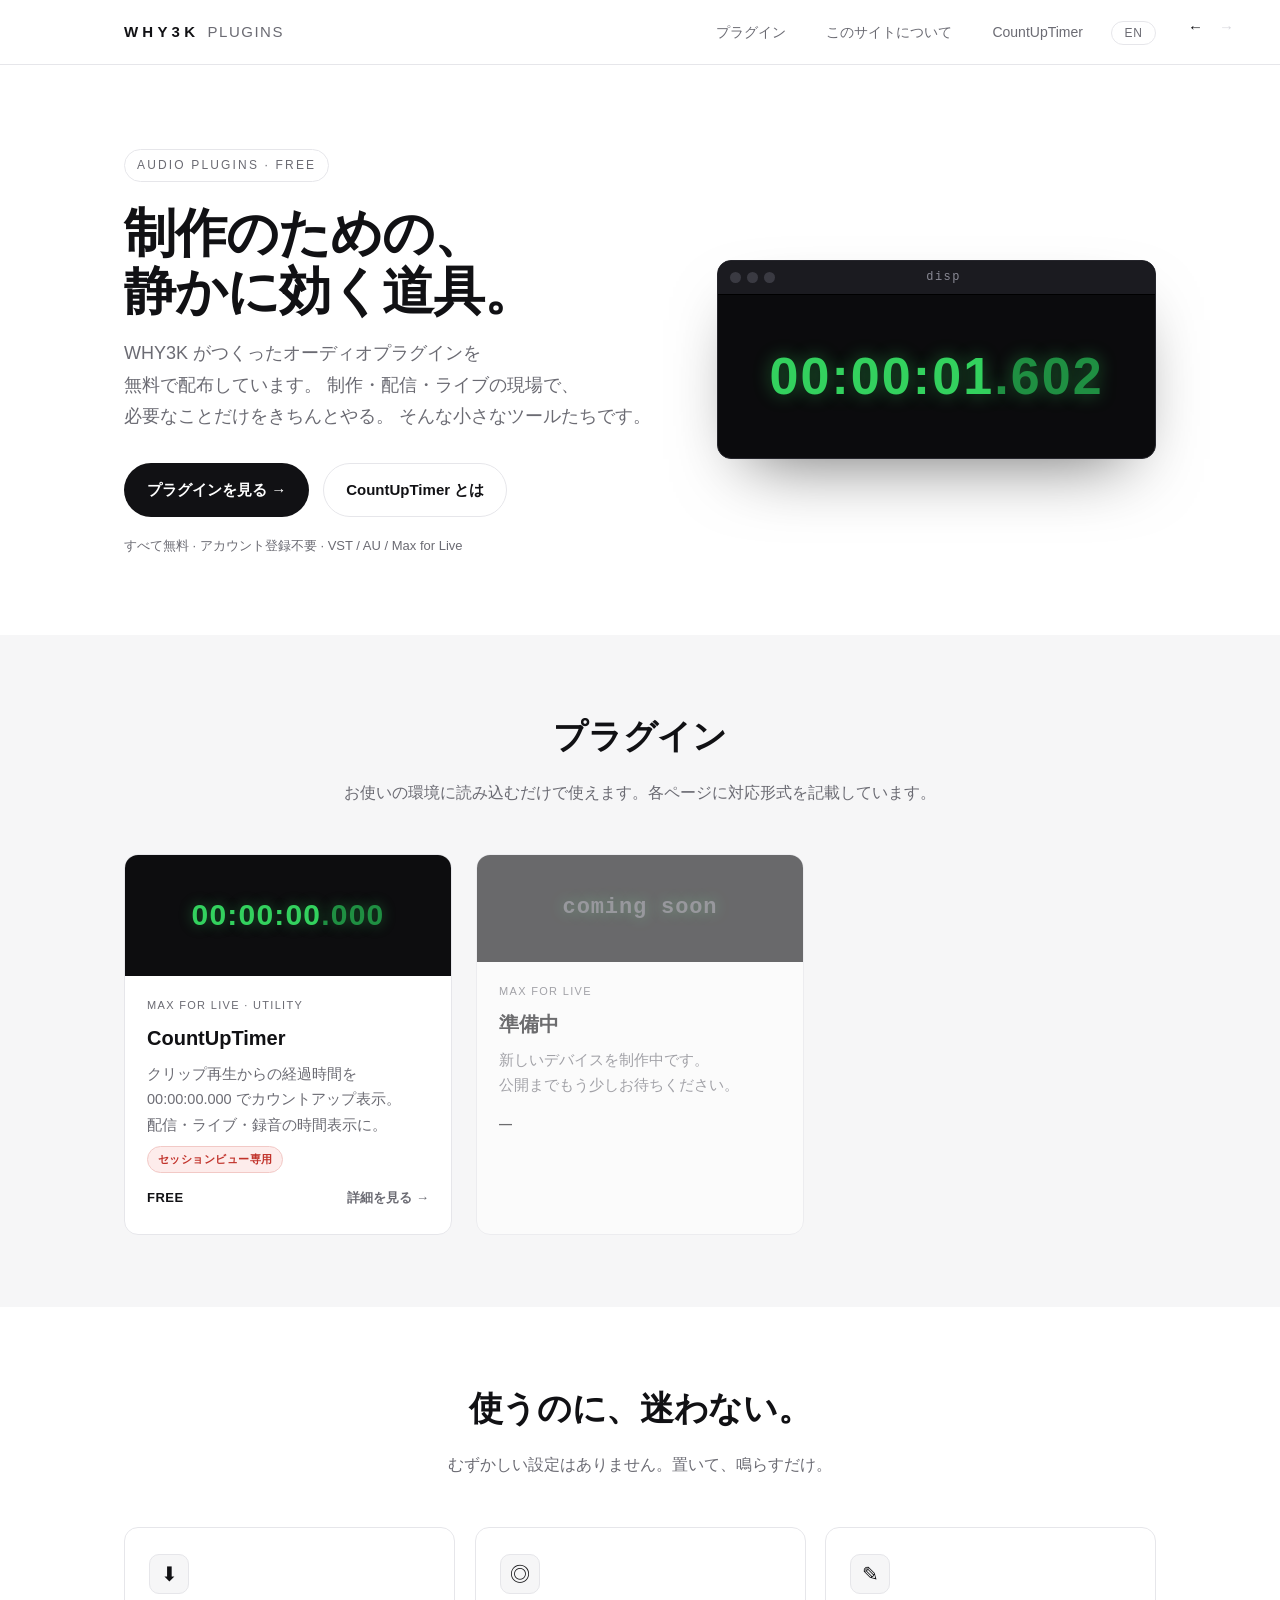
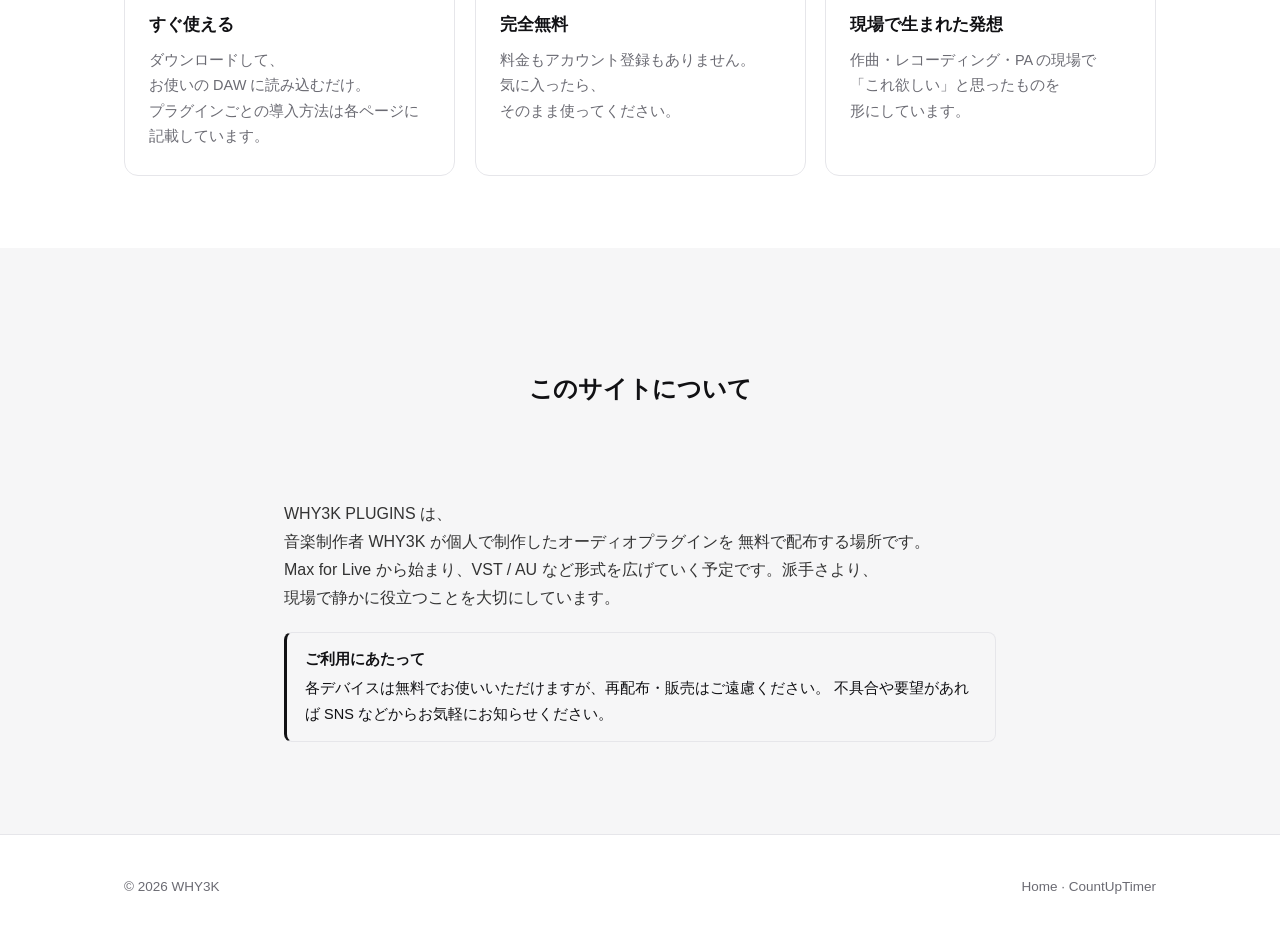
==== index.html @ 380b45b3 "パンくずの左padding復活＋注意ボックス/ヒーロー文の文節改行を手調整 Co-Authored-By: Claude Fable 5 <noreply@anthropic.com> Claude-" ====
<!doctype html>
<html lang="ja">
<head>
<meta charset="utf-8">
<meta name="viewport" content="width=device-width, initial-scale=1">
<title>WHY3K PLUGINS — オーディオプラグイン配布</title>
<meta name="description" content="WHY3K が制作したオーディオプラグイン（VST / AU / Max for Live など）を無料で配布しています。音楽制作のためのシンプルで実用的なツール。">
<link rel="canonical" href="https://why3k.github.io/why3k-plugins/">
<link rel="alternate" hreflang="ja" href="https://why3k.github.io/why3k-plugins/">
<link rel="alternate" hreflang="en" href="https://why3k.github.io/why3k-plugins/index.en.html">
<meta property="og:type" content="website">
<meta property="og:site_name" content="WHY3K PLUGINS">
<meta property="og:title" content="WHY3K PLUGINS — オーディオプラグイン配布">
<meta property="og:description" content="WHY3K が制作したオーディオプラグインを無料で配布。制作・配信・ライブの現場で静かに効く小さな道具たち。">
<meta property="og:url" content="https://why3k.github.io/why3k-plugins/">
<meta property="og:image" content="https://why3k.github.io/why3k-plugins/assets/og.png">
<meta name="twitter:card" content="summary_large_image">
<link rel="icon" type="image/svg+xml" href="assets/favicon.svg">
<link rel="stylesheet" href="assets/style.css?v=20260709e">
</head>
<body>

<header class="site-header">
  <div class="wrap">
    <a class="logo" href="index.html">WHY3K <span>PLUGINS</span></a>
    <nav class="nav">
      <a href="#plugins">プラグイン</a>
      <a href="#about">このサイトについて</a>
      <a href="countuptimer.html">CountUpTimer</a>
      <a class="lang-switch" href="index.en.html" lang="en" hreflang="en">EN</a>
    </nav>
    <div class="hist">
      <button class="hb" id="histBack" aria-label="前のページへ" disabled>←</button>
      <button class="hb" id="histFwd" aria-label="次のページへ" disabled>→</button>
    </div>
  </div>
</header>



<!-- ===== ヒーロー ===== -->
<section class="hero">
  <div class="wrap hero-grid">
    <div class="stagger">
      <span class="eyebrow">Audio Plugins · Free</span>
      <h1>制作のための、<br>静かに効く道具。</h1>
      <p class="lead">
        <span class="nb">WHY3K がつくった</span><span class="nb">オーディオプラグインを</span><span class="nb">無料で配布しています。</span>
        <span class="nb">制作・配信・ライブの現場で、</span><span class="nb">必要なことだけをきちんとやる。</span>
        <span class="nb">そんな小さなツールたちです。</span>
      </p>
      <div class="hero-cta">
        <a class="btn btn-primary" href="#plugins">プラグインを見る →</a>
        <a class="btn btn-ghost" href="countuptimer.html">CountUpTimer とは</a>
      </div>
      <p class="hero-meta">すべて無料 · アカウント登録不要 · VST / AU / Max for Live</p>
    </div>

    <div class="device reveal" data-reveal="right" aria-hidden="true">
      <div class="titlebar">
        <span class="dots"><i></i><i></i><i></i></span>
        <span class="win-title">disp</span>
      </div>
      <div class="readout" data-countup>00:00:00<span class="ms">.000</span></div>
    </div>
  </div>
</section>

<!-- ===== プラグイン一覧 ===== -->
<section id="plugins" class="section-soft">
  <div class="wrap">
    <div class="section-head reveal">
      <h2>プラグイン</h2>
      <p><span class="nb">お使いの環境に読み込むだけで使えます。</span><span class="nb">各ページに対応形式を記載しています。</span></p>
    </div>

    <div class="plugin-grid stagger">
      <!-- CountUpTimer -->
      <a class="plugin-card" href="countuptimer.html">
        <div class="thumb">
          <div class="readout">00:00:00<span class="ms">.000</span></div>
        </div>
        <div class="body">
          <div class="tag">Max for Live · Utility</div>
          <h3>CountUpTimer</h3>
          <p><span class="nb">クリップ再生からの経過時間を</span> <span class="nb">00:00:00.000 で</span><span class="nb">カウントアップ表示。</span><span class="nb">配信・ライブ・録音の</span><span class="nb">時間表示に。</span></p>
          <p style="margin:-6px 0 14px;"><span class="badge-warn">セッションビュー専用</span></p>
          <div class="foot">
            <span class="price">FREE</span>
            <span class="arrow">詳細を見る →</span>
          </div>
        </div>
      </a>

      <!-- 今後追加される枠 -->
      <div class="plugin-card" style="opacity:.6; cursor:default;">
        <div class="thumb" style="display:grid; place-items:center; min-height:104px;">
          <div class="readout" style="font-size:22px; color:#5a5a63; font-family:var(--mono);">coming&nbsp;soon</div>
        </div>
        <div class="body">
          <div class="tag">Max for Live</div>
          <h3>準備中</h3>
          <p><span class="nb">新しいデバイスを制作中です。</span><span class="nb">公開までもう少しお待ちください。</span></p>
          <div class="foot">
            <span class="price">—</span>
            <span class="arrow">&nbsp;</span>
          </div>
        </div>
      </div>
    </div>
  </div>
</section>

<!-- ===== 特徴 ===== -->
<section>
  <div class="wrap">
    <div class="section-head reveal">
      <h2>使うのに、迷わない。</h2>
      <p>むずかしい設定はありません。置いて、鳴らすだけ。</p>
    </div>
    <div class="features stagger">
      <div class="card">
        <div class="ico">⬇︎</div>
        <h3>すぐ使える</h3>
        <p><span class="nb">ダウンロードして、</span><span class="nb">お使いの DAW に読み込むだけ。</span><span class="nb">プラグインごとの導入方法は各ページに記載しています。</span></p>
      </div>
      <div class="card">
        <div class="ico">◎</div>
        <h3>完全無料</h3>
        <p><span class="nb">料金もアカウント登録もありません。</span><span class="nb">気に入ったら、</span><span class="nb">そのまま使ってください。</span></p>
      </div>
      <div class="card">
        <div class="ico">✎</div>
        <h3>現場で生まれた発想</h3>
        <p>作曲・レコーディング・PA の現場で「これ欲しい」と思ったものを形にしています。</p>
      </div>
    </div>
  </div>
</section>

<!-- ===== このサイトについて ===== -->
<section id="about" class="section-soft">
  <div class="wrap doc stagger">
    <div class="section-head">
      <h2>このサイトについて</h2>
      <p>&nbsp;</p>
    </div>
    <p><span class="nb">WHY3K PLUGINS は、</span><span class="nb">音楽制作者 WHY3K が個人で制作したオーディオプラグインを 無料で配布する場所です。</span><span class="nb">Max for Live から始まり、</span><span class="nb">VST / AU など形式を広げていく予定です。</span><span class="nb"> 派手さより、</span><span class="nb">現場で静かに役立つことを大切にしています。</span></p>
    <div class="note">
      <strong>ご利用にあたって</strong>
      各デバイスは無料でお使いいただけますが、再配布・販売はご遠慮ください。
      不具合や要望があれば SNS などからお気軽にお知らせください。
    </div>
  </div>
</section>

<footer class="site-footer">
  <div class="wrap">
    <span>© <span id="yr"></span> WHY3K</span>
    <span><a href="index.html">Home</a> · <a href="countuptimer.html">CountUpTimer</a></span>
  </div>
</footer>

<script>document.getElementById('yr').textContent = new Date().getFullYear();</script>
<script src="assets/scroll.js?v=20260709e" defer></script>
</body>
</html>
---- assets/style.css ----
/* =========================================================
   WHY3K PLUGINS — 共通スタイル
   世界観カラー：白  / ミニマル・余白基調
   ========================================================= */

:root {
  --bg:        #ffffff;
  --bg-soft:   #f6f6f7;
  --bg-dark:   #0d0d0f;
  --ink:       #111114;
  --ink-soft:  #6b6b73;
  --line:      #e6e6ea;
  --accent:    #111114;   /* ボタン等の主色（モノクロ） */
  --accent-ink:#ffffff;
  --radius:    14px;
  --maxw:      1080px;
  --mono: "SFMono-Regular", ui-monospace, "SF Mono", Menlo, Consolas, monospace;
  --sans: -apple-system, BlinkMacSystemFont, "Helvetica Neue", "Hiragino Kaku Gothic ProN",
          "Hiragino Sans", "Yu Gothic", Meiryo, sans-serif;
}

* { box-sizing: border-box; -webkit-tap-highlight-color: transparent; }

html { scroll-behavior: smooth; }

/* タップ/クリック時の青い矩形ハイライトを廃止し、
   キーボード操作時のみ上品なフォーカスリングを出す */
:focus { outline: none; }
:focus-visible {
  outline: 2px solid rgba(17,17,20,.4);
  outline-offset: 3px;
  border-radius: 8px;
}

body {
  margin: 0;
  font-family: var(--sans);
  color: var(--ink);
  background: var(--bg);
  line-height: 1.75;
  -webkit-font-smoothing: antialiased;
  text-rendering: optimizeLegibility;
}

a { color: inherit; }

img { max-width: 100%; display: block; }

.wrap {
  width: 100%;
  max-width: var(--maxw);
  margin: 0 auto;
  padding: 0 24px;
}

/* ---------- ヘッダー ---------- */
.site-header {
  position: sticky;
  top: 0;
  z-index: 50;
  background: rgba(255,255,255,.82);
  backdrop-filter: saturate(180%) blur(12px);
  border-bottom: 1px solid var(--line);
}
.site-header .wrap {
  display: flex;
  align-items: center;
  justify-content: space-between;
  height: 64px;
}
.logo {
  font-weight: 800;
  letter-spacing: .28em;
  text-decoration: none;
  font-size: 15px;
}
.logo span { color: var(--ink-soft); font-weight: 500; letter-spacing: .1em; }
.nav a {
  text-decoration: none;
  color: var(--ink-soft);
  font-size: 14px;
  margin-left: 12px;
  padding: 6px 12px;
  border-radius: 999px;
  transition: color .15s, background .15s;
}
.nav a:hover { color: var(--ink); background: var(--bg-soft); }
.nav a:active { color: var(--ink); background: #eaeaef; }
.nav .lang-switch {
  border: 1px solid var(--line);
  border-radius: 999px;
  padding: 4px 12px;
  font-size: 12px;
  letter-spacing: .08em;
}
.nav .lang-switch:hover { border-color: #d5d5db; }

/* ---------- ボタン ---------- */
.btn {
  display: inline-flex;
  align-items: center;
  gap: 10px;
  padding: 13px 22px;
  border-radius: 999px;
  font-size: 15px;
  font-weight: 600;
  text-decoration: none;
  border: 1px solid transparent;
  transition: transform .12s ease, background .15s, box-shadow .15s;
  cursor: pointer;
}
.btn-primary {
  background: var(--accent);
  color: var(--accent-ink);
}
.btn-primary:hover { transform: translateY(-1px); box-shadow: 0 8px 22px rgba(0,0,0,.16); }
.btn:active { transform: translateY(0) scale(.985); }
.btn-ghost {
  background: transparent;
  color: var(--ink);
  border-color: var(--line);
}
.btn-ghost:hover { background: var(--bg-soft); }
.btn small { font-weight: 400; opacity: .7; }

/* ---------- ヒーロー ---------- */
.hero { padding: 84px 0 64px; }
.hero-grid {
  display: grid;
  grid-template-columns: 1.1fr .9fr;
  gap: 56px;
  align-items: center;
}
.eyebrow {
  display: inline-block;
  font-size: 12px;
  letter-spacing: .18em;
  text-transform: uppercase;
  color: var(--ink-soft);
  border: 1px solid var(--line);
  border-radius: 999px;
  padding: 5px 12px;
  margin-bottom: 22px;
}
.hero h1 {
  font-size: clamp(34px, 5vw, 52px);
  line-height: 1.12;
  letter-spacing: -.02em;
  margin: 0 0 18px;
}
.hero p.lead {
  font-size: 18px;
  color: var(--ink-soft);
  margin: 0 0 30px;
  max-width: 30em;
}
.hero-cta { display: flex; gap: 14px; flex-wrap: wrap; align-items: center; }
.hero-meta { margin-top: 18px; font-size: 13px; color: var(--ink-soft); }

/* ---------- タイマー・ビジュアル（実機の別ウィンドウ "disp" を再現） ---------- */
.device {
  background: #0b0b0d;
  border-radius: 14px;
  padding: 0;
  overflow: hidden;
  box-shadow: 0 30px 70px -30px rgba(0,0,0,.6);
  border: 1px solid #26262c;
}
.device .titlebar {
  display: flex;
  align-items: center;
  gap: 8px;
  height: 34px;
  padding: 0 12px;
  background: #1b1b20;
  border-bottom: 1px solid #000;
}
.device .titlebar .dots { display: flex; gap: 6px; }
.device .titlebar .dots i {
  width: 11px; height: 11px; border-radius: 50%;
  background: #3a3a42; display: block;
}
.device .titlebar .win-title {
  flex: 1;
  text-align: center;
  color: #8a8a95;
  font-family: var(--mono);
  font-size: 12px;
  letter-spacing: .12em;
  margin-right: 39px; /* 左のドット幅ぶんを相殺して中央寄せ */
}
.device .readout {
  font-family: var(--sans);
  font-variant-numeric: tabular-nums;   /* 桁を揃えつつ、スラッシュ無しの普通のゼロに */
  font-weight: 700;
  color: #33d15e;
  font-size: clamp(32px, 6.4vw, 52px);
  letter-spacing: .04em;
  text-align: center;
  padding: 36px 20px;
  text-shadow: 0 0 18px rgba(51,209,94,.45);
}
.device .readout .ms { color: #1f8f42; }

/* ---------- セクション共通 ---------- */
section { padding: 72px 0; }
.section-soft { background: var(--bg-soft); }
.section-head { max-width: 620px; margin: 0 auto 48px; text-align: center; }
.section-head h2 {
  font-size: clamp(26px, 3.4vw, 34px);
  letter-spacing: -.01em;
  margin: 0 0 12px;
}
.section-head p { color: var(--ink-soft); margin: 0; }

/* ---------- 機能グリッド ---------- */
.features {
  display: grid;
  grid-template-columns: repeat(3, 1fr);
  gap: 20px;
}
.card {
  background: var(--bg);
  border: 1px solid var(--line);
  border-radius: var(--radius);
  padding: 26px 24px;
  transition: border-color .15s, transform .15s, box-shadow .15s;
}
.card:hover { transform: translateY(-3px); box-shadow: 0 14px 30px -18px rgba(0,0,0,.2); border-color: #d5d5db; }
.card .ico {
  width: 40px; height: 40px; border-radius: 10px;
  display: grid; place-items: center;
  background: var(--bg-soft); border: 1px solid var(--line);
  font-size: 20px; margin-bottom: 16px;
}
.card h3 { margin: 0 0 8px; font-size: 17px; }
.card p { margin: 0; color: var(--ink-soft); font-size: 14.5px; }

/* ---------- プラグイン一覧カード（トップ） ---------- */
.plugin-grid {
  display: grid;
  grid-template-columns: repeat(auto-fill, minmax(300px, 1fr));
  gap: 24px;
}
.plugin-card {
  display: flex;
  flex-direction: column;
  border: 1px solid var(--line);
  border-radius: var(--radius);
  overflow: hidden;
  text-decoration: none;
  color: inherit;
  background: var(--bg);
  transition: transform .15s, box-shadow .15s, border-color .15s;
}
.plugin-card:hover { transform: translateY(-4px); box-shadow: 0 20px 40px -22px rgba(0,0,0,.28); border-color: #d5d5db; }
.plugin-card .thumb {
  background: var(--bg-dark);
  padding: 34px 22px;
}
.plugin-card .thumb .readout {
  font-family: var(--sans); font-variant-numeric: tabular-nums;
  font-weight: 700; color: #33d15e;
  font-size: 30px; text-align: center; letter-spacing: .04em;
  text-shadow: 0 0 14px rgba(51,209,94,.40);
}
.plugin-card .thumb .readout .ms { color: #1f8f42; }
.plugin-card .body { padding: 20px 22px 24px; }
.plugin-card .tag {
  font-size: 11px; letter-spacing: .12em; text-transform: uppercase;
  color: var(--ink-soft);
}
.plugin-card h3 { margin: 6px 0 6px; font-size: 20px; }
.plugin-card p { margin: 0 0 14px; color: var(--ink-soft); font-size: 14.5px; }
.plugin-card .foot {
  display: flex; align-items: center; justify-content: space-between;
  font-size: 13px; color: var(--ink-soft);
}
.plugin-card .price { font-weight: 700; color: var(--ink); letter-spacing: .04em; }
.plugin-card .arrow { font-weight: 700; }

/* ---------- 詳細ページ本文 ---------- */
.doc { max-width: 760px; margin: 0 auto; }
.doc h2 { font-size: 24px; margin: 48px 0 14px; letter-spacing: -.01em; }
.doc h3 { font-size: 18px; margin: 30px 0 8px; }
.doc p  { color: #333; }
.doc ul, .doc ol { color: #333; padding-left: 1.3em; }
.doc li { margin: 6px 0; }
.doc .note {
  background: var(--bg-soft);
  border: 1px solid var(--line);
  border-left: 3px solid var(--ink);
  border-radius: 8px;
  padding: 14px 18px;
  margin: 20px 0;
  font-size: 14.5px;
}
.doc .note strong { display:block; margin-bottom: 4px; }

/* 動作環境テーブル */
.spec {
  width: 100%; border-collapse: collapse; margin: 18px 0; font-size: 14.5px;
}
.spec th, .spec td { text-align: left; padding: 12px 14px; border-bottom: 1px solid var(--line); vertical-align: top; }
.spec th { width: 34%; color: var(--ink-soft); font-weight: 600; }

/* 強調アラート（セッションビュー専用など） */
.alert {
  display: flex;
  gap: 14px;
  align-items: flex-start;
  background: #fff5f4;
  border: 1px solid #f2c9c6;
  border-left: 4px solid #d8433a;
  border-radius: 12px;
  padding: 16px 18px;
}
.alert .mark { font-size: 22px; line-height: 1.25; }
.alert .body strong {
  display: block;
  color: #c1322a;
  font-size: 15.5px;
  margin-bottom: 2px;
}
.alert .body p { margin: 0; color: #7a3b37; font-size: 14px; }

/* ヒーロー直下に置く警告帯 */
.alert-band { margin: -28px 0 8px; }

/* インライン注意バッジ */
.badge-warn {
  display: inline-block;
  font-size: 11px;
  font-weight: 700;
  letter-spacing: .04em;
  color: #c1322a;
  background: #fdeceb;
  border: 1px solid #f2c9c6;
  border-radius: 999px;
  padding: 3px 10px;
}

/* パンくず */
.crumb { font-size: 13px; color: var(--ink-soft); padding: 22px 24px 0; }
.crumb a { text-decoration: none; }
.crumb a:hover { text-decoration: underline; }

/* ダウンロード帯 */
.download-band {
  background: var(--bg-dark);
  color: #fff;
  border-radius: 20px;
  padding: 42px 36px;
  display: flex; align-items: center; justify-content: space-between;
  gap: 24px; flex-wrap: wrap;
  margin: 28px auto;
}
.download-band h3 { margin: 0 0 6px; font-size: 22px; }
.download-band p { margin: 0; color: #a9a9b3; font-size: 14px; }
.download-band .btn-primary { background:#fff; color:#111; }
.download-band .btn-primary:hover { box-shadow: 0 8px 22px rgba(255,255,255,.18); }

/* ---------- フッター ---------- */
.site-footer {
  border-top: 1px solid var(--line);
  padding: 40px 0;
  color: var(--ink-soft);
  font-size: 13.5px;
}
.site-footer .wrap { display:flex; justify-content: space-between; align-items: center; flex-wrap: wrap; gap: 14px; }
.site-footer a { text-decoration: none; }
.site-footer a:hover { color: var(--ink); }

/* =========================================================
   スクロール演出（reveal / stagger / header）
   ・transform と opacity のみをアニメ＝軽くヌルヌル
   ・動きが苦手な人向けに prefers-reduced-motion で自動オフ
   ========================================================= */

/* ヘッダー：スクロールで締まる */
.site-header { transition: box-shadow .25s ease, background .25s ease; }
.site-header .wrap { transition: height .25s ease; }
.site-header.scrolled { background: rgba(255,255,255,.9); box-shadow: 0 8px 30px -22px rgba(0,0,0,.35); }
.site-header.scrolled .wrap { height: 56px; }

@media (prefers-reduced-motion: no-preference) {
  /* 単体リビール：下からフワッ */
  .reveal {
    opacity: 0;
    transform: translateY(28px);
    transition: opacity .8s cubic-bezier(.2,.65,.3,1),
                transform .8s cubic-bezier(.2,.65,.3,1);
    will-change: opacity, transform;
  }
  .reveal.in { opacity: 1; transform: none; }

  /* 横から出す（ヒーローのパネル用） */
  .reveal[data-reveal="right"] { transform: translateX(48px) translateY(10px); }
  .reveal[data-reveal="right"].in { transform: none; }

  /* まとめて子要素を順番に立ち上げる（stagger） */
  .stagger > * {
    opacity: 0;
    transform: translateY(22px);
    transition: opacity .65s ease, transform .65s cubic-bezier(.2,.65,.3,1);
    will-change: opacity, transform;
  }
  .stagger.in > * { opacity: 1; transform: none; }
  .stagger.in > *:nth-child(1) { transition-delay: .00s; }
  .stagger.in > *:nth-child(2) { transition-delay: .08s; }
  .stagger.in > *:nth-child(3) { transition-delay: .16s; }
  .stagger.in > *:nth-child(4) { transition-delay: .24s; }
  .stagger.in > *:nth-child(5) { transition-delay: .32s; }
  .stagger.in > *:nth-child(6) { transition-delay: .40s; }
}

/* ---------- レスポンシブ ---------- */
@media (max-width: 820px) {
  .hero-grid { grid-template-columns: 1fr; gap: 40px; }
  .features { grid-template-columns: 1fr; }
  .hero { padding: 56px 0 40px; }
  section { padding: 56px 0; }
  .download-band { flex-direction: column; align-items: flex-start; }
}

/* スマホ幅：ヘッダーが窮屈にならないように */
@media (max-width: 560px) {
  .site-header .wrap { height: auto; min-height: 56px; flex-wrap: wrap; padding-top: 10px; padding-bottom: 10px; row-gap: 2px; }
  .site-header.scrolled .wrap { height: auto; }
  .logo { letter-spacing: .2em; }
  .nav { display: flex; flex-wrap: wrap; gap: 4px 16px; }
  .nav a { margin-left: 0; font-size: 13px; }
  .hero-cta .btn { padding: 12px 18px; font-size: 14px; }
}


/* ---------- 戻る/進むボタン（メインサイトと同じ位置・見た目） ---------- */
.hist { position: fixed; top: 15px; right: 42px; z-index: 60; display: flex; gap: 8px; }
.hist .hb {
  display: flex; align-items: center; justify-content: center;
  font-family: "SFMono-Regular", ui-monospace, Menlo, Consolas, monospace;
  font-size: 15px; line-height: 1;
  color: var(--ink); background: none; border: none;
  cursor: pointer; padding: 6px 7px;
  touch-action: manipulation;
  transition: transform .15s, color .15s, opacity .15s;
}
@media (hover: hover) and (pointer: fine) {
  .hist .hb:hover:not(:disabled) { transform: translateX(-2px); }
  .hist .hb#histFwd:hover:not(:disabled) { transform: translateX(2px); }
}
.hist .hb:active { opacity: .4; }
.hist .hb:disabled { color: #d8d8de; cursor: default; pointer-events: none; }
/* ヘッダーのナビが←→の下に潜らないように（wrapの端が画面端に近い幅だけ） */
@media (max-width: 1260px) {
  .site-header .nav { padding-right: 84px; }
}


/* ---------- スマホヘッダーの圧縮（2段・詰め） ---------- */
@media (max-width: 640px) {
  .site-header .wrap { padding-top: 7px; padding-bottom: 7px; row-gap: 0; min-height: 0; }
  .site-header .logo { font-size: 13px; letter-spacing: .22em; }
  .site-header .nav { padding-right: 0; gap: 0 2px; }
  .site-header .nav a { font-size: 12px; padding: 3px 8px; margin-left: 0; }
  .site-header .nav .lang-switch { padding: 2px 8px; font-size: 11px; }
}


/* ---------- スマホ：矢印とナビの衝突回避＋タップ領域拡大 ---------- */
@media (max-width: 640px) {
  /* 矢印はヘッダー1段目の右端に「部品として」並べる（重なり原理的にゼロ） */
  .site-header .hist { position: static; order: 2; margin-left: auto; }
  .site-header .logo { order: 1; }
  .site-header .nav { order: 3; width: 100%; padding-right: 0; }
  .hist .hb { padding: 9px 11px; } /* 指で押しやすく */
  .site-header .wrap { row-gap: 0; }
  .site-header .nav a { font-size: 11px; padding: 3px 7px; }
  .site-header .nav .lang-switch { font-size: 10px; padding: 2px 7px; } /* ENを1行に収める */
}


/* ---------- 日本語の改行最適化 ---------- */
p, li { text-wrap: pretty; word-break: auto-phrase; }
h1, h2, h3 { text-wrap: balance; word-break: auto-phrase; }
.nb { display: inline-block; } /* この単位でしか改行しない */


/* ---------- 横スライド禁止 ---------- */
html, body { overflow-x: hidden; overflow-x: clip; overscroll-behavior-x: none; }
.device { max-width: 100%; min-width: 0; }
.hero-grid > * { min-width: 0; }
.device .readout { font-size: clamp(26px, 6.4vw, 52px); } /* 小画面でも枠内に収まる下限 */
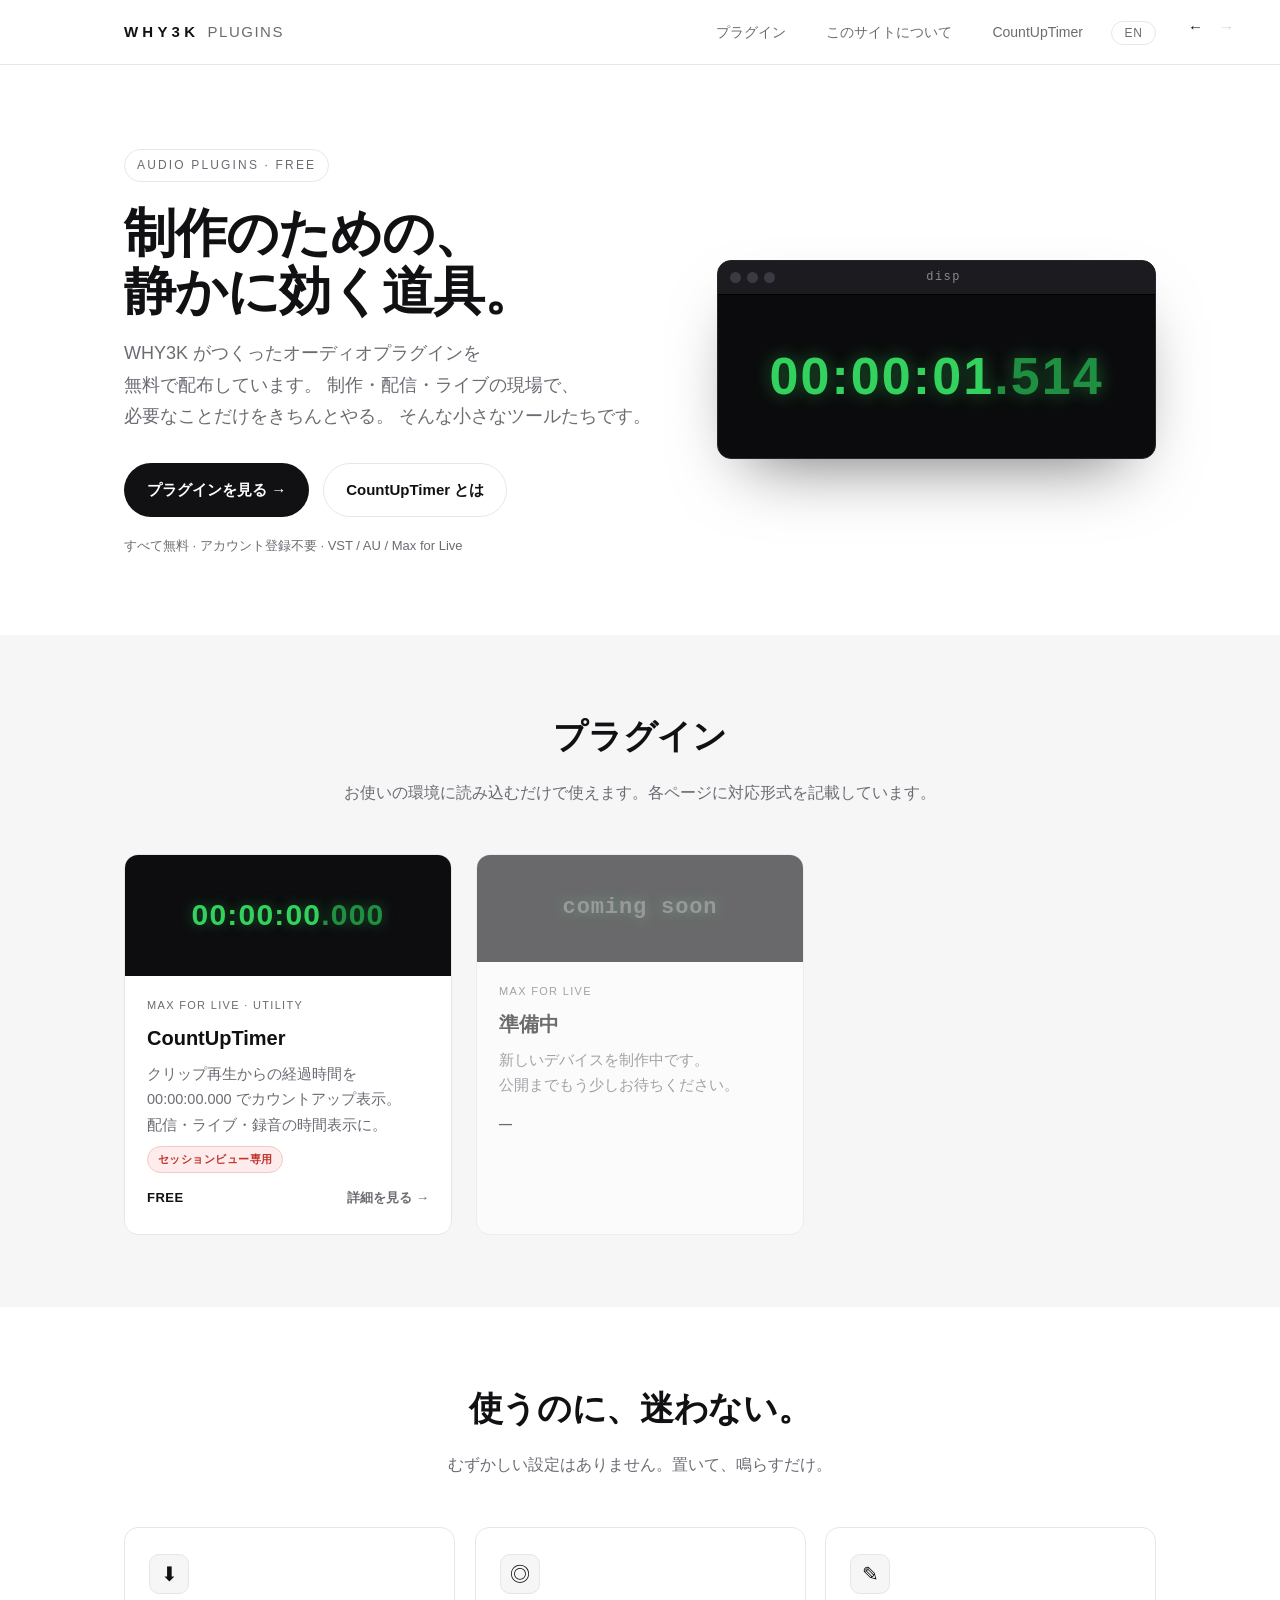
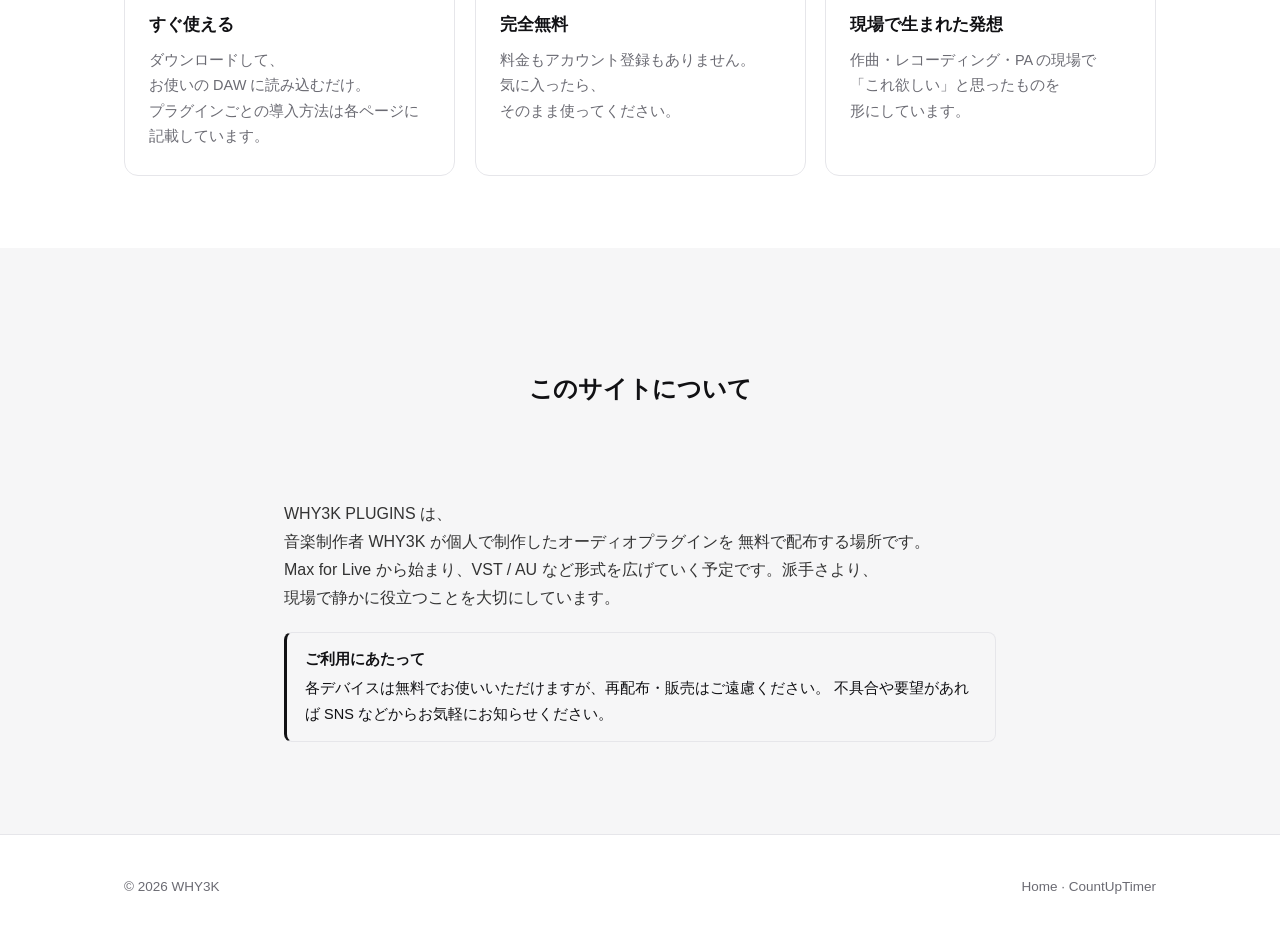
==== commit df0b7dcf: "赤い注意ボックスのタイトル行も文節改行に（専用で｜す の切れ解消） Co-Authored-By: Claude Fable 5 <noreply@anthropic.com> Claude-Sess" ====
--- a/index.html
+++ b/index.html
@@ -16,7 +16,7 @@
 <meta property="og:image" content="https://why3k.github.io/why3k-plugins/assets/og.png">
 <meta name="twitter:card" content="summary_large_image">
 <link rel="icon" type="image/svg+xml" href="assets/favicon.svg">
-<link rel="stylesheet" href="assets/style.css?v=20260709e">
+<link rel="stylesheet" href="assets/style.css?v=20260709f">
 </head>
 <body>
 
@@ -162,6 +162,6 @@
 </footer>
 
 <script>document.getElementById('yr').textContent = new Date().getFullYear();</script>
-<script src="assets/scroll.js?v=20260709e" defer></script>
+<script src="assets/scroll.js?v=20260709f" defer></script>
 </body>
 </html>
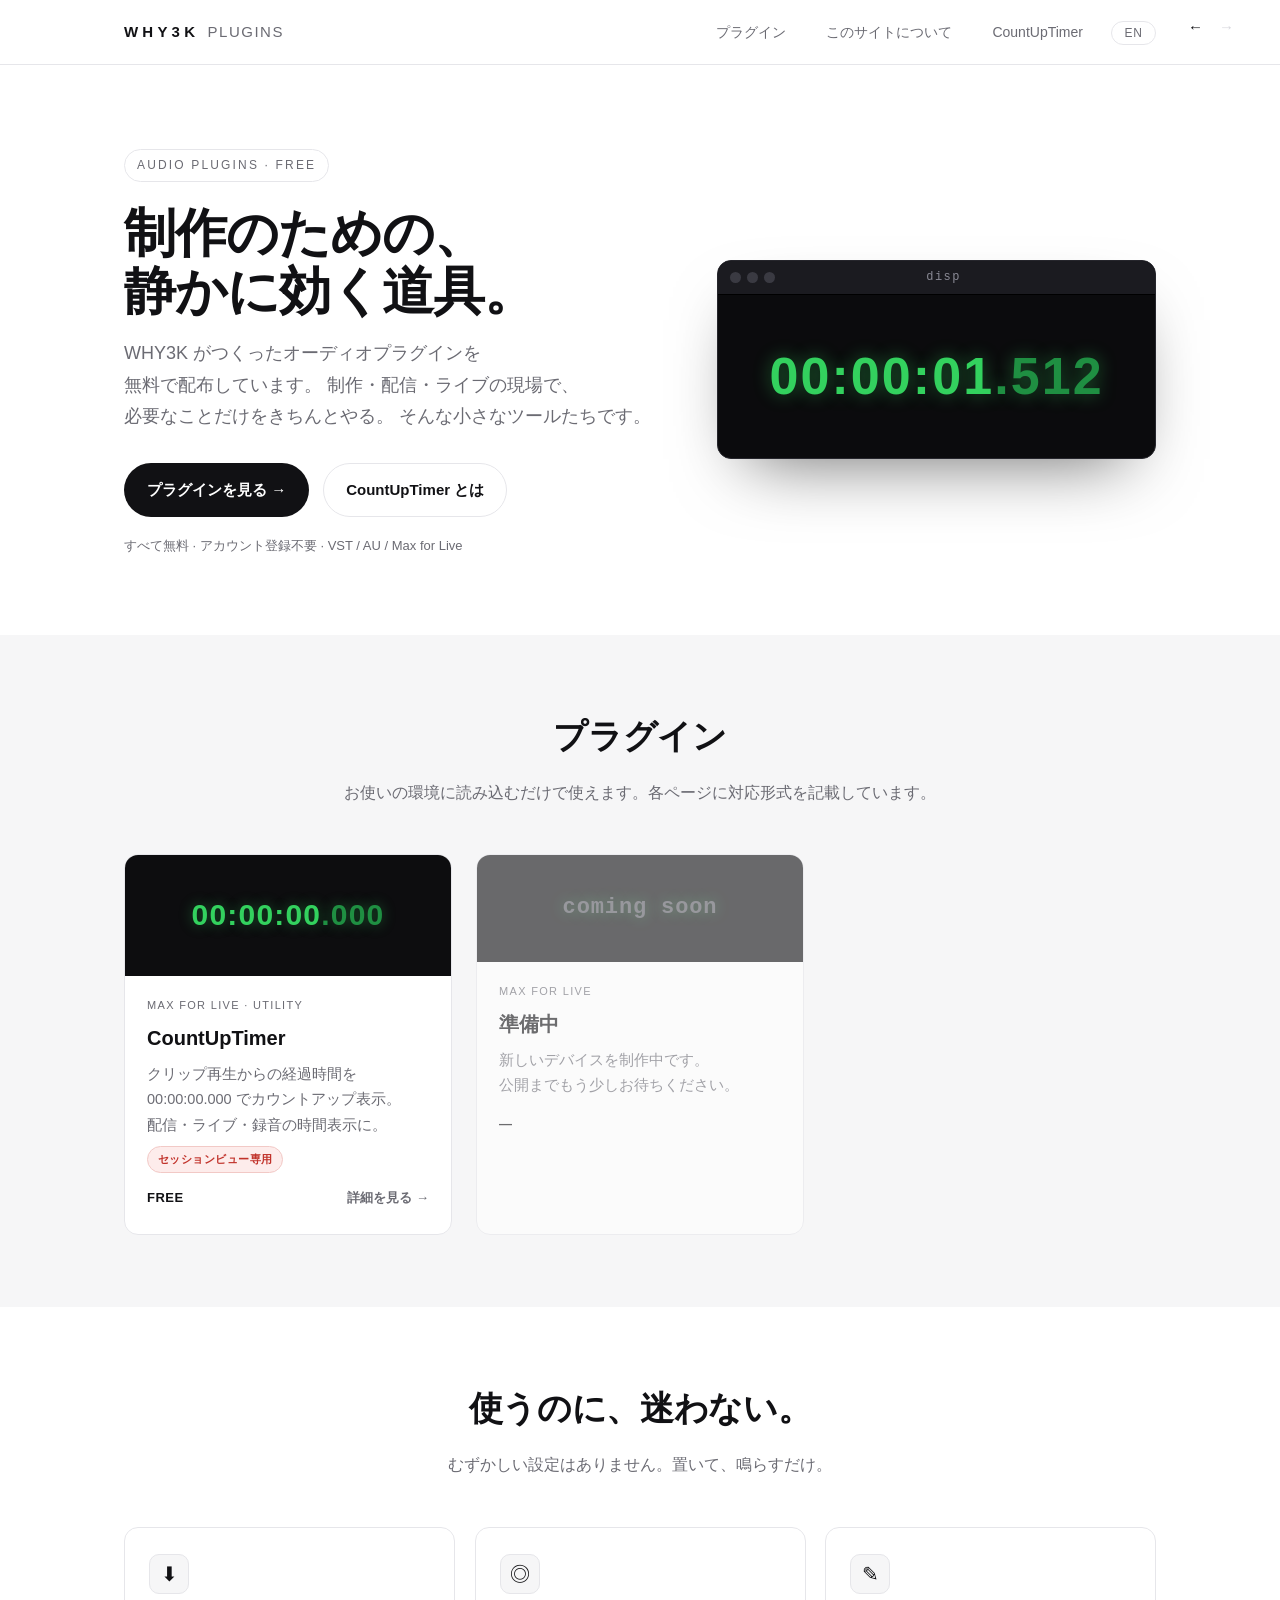
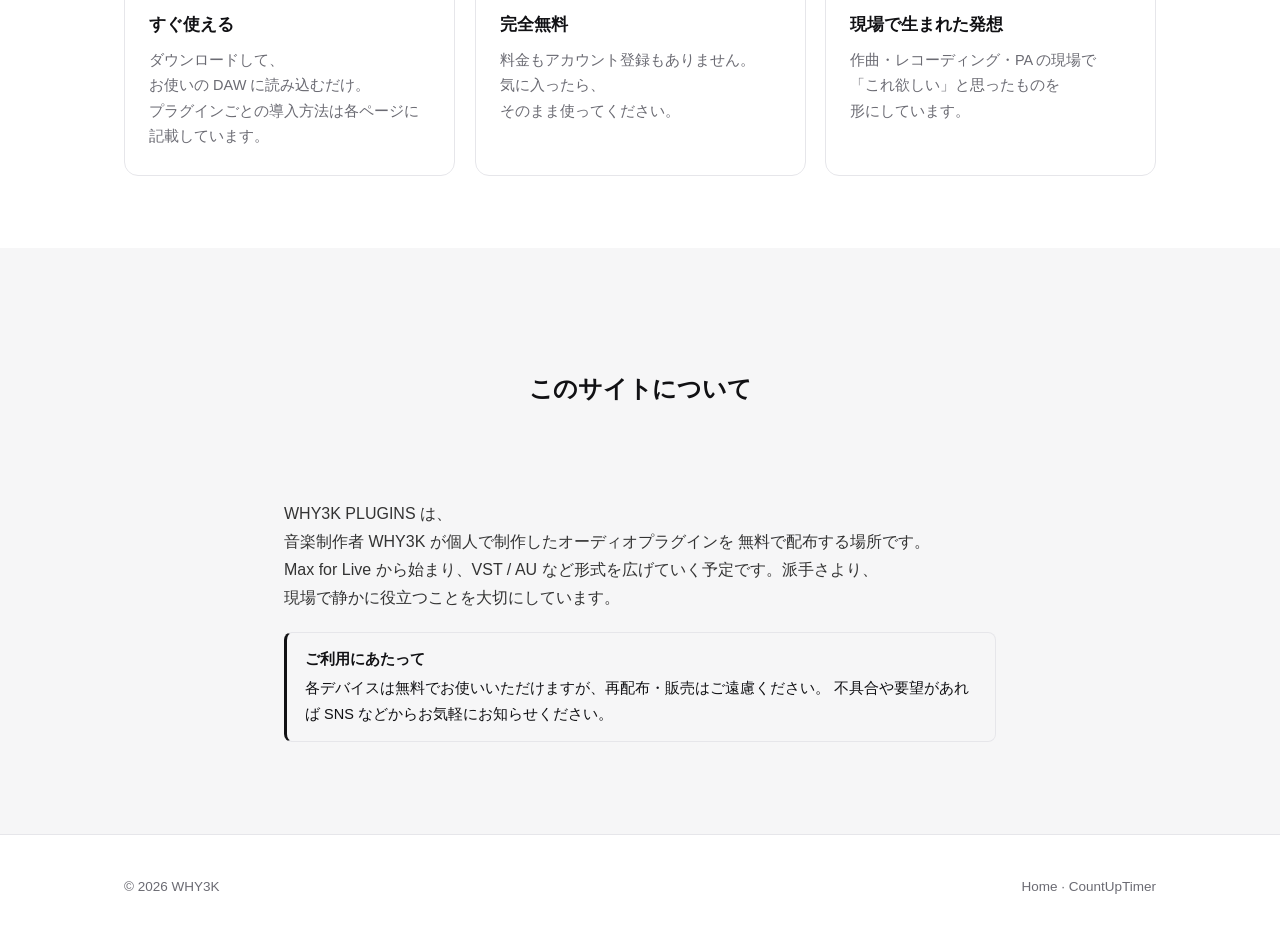
==== commit 386bed53: "全画面黒トランジション導入（←ボタンと戻り着地） Co-Authored-By: Claude Fable 5 <noreply@anthropic.com> Claude-Session: http" ====
--- a/index.html
+++ b/index.html
@@ -16,7 +16,7 @@
 <meta property="og:image" content="https://why3k.github.io/why3k-plugins/assets/og.png">
 <meta name="twitter:card" content="summary_large_image">
 <link rel="icon" type="image/svg+xml" href="assets/favicon.svg">
-<link rel="stylesheet" href="assets/style.css?v=20260709f">
+<link rel="stylesheet" href="assets/style.css?v=20260709g">
 </head>
 <body>
 
@@ -162,6 +162,6 @@
 </footer>
 
 <script>document.getElementById('yr').textContent = new Date().getFullYear();</script>
-<script src="assets/scroll.js?v=20260709f" defer></script>
+<script src="assets/scroll.js?v=20260709g" defer></script>
 </body>
 </html>
--- a/assets/style.css
+++ b/assets/style.css
@@ -491,3 +491,15 @@
 .device { max-width: 100%; min-width: 0; }
 .hero-grid > * { min-width: 0; }
 .device .readout { font-size: clamp(26px, 6.4vw, 52px); } /* 小画面でも枠内に収まる下限 */
+
+
+/* ---------- 全画面ページ遷移オーバーレイ ---------- */
+.pt {
+  position: fixed; inset: 0; z-index: 999;
+  background: #131316;
+  transform: translateX(-103%);
+  pointer-events: none;
+}
+.pt.in { transform: translateX(0); transition: transform .22s cubic-bezier(.76,0,.24,1); }
+.pt.cover { transform: translateX(0); }
+.pt.out { transform: translateX(103%) !important; transition: transform .3s cubic-bezier(.76,0,.24,1); }
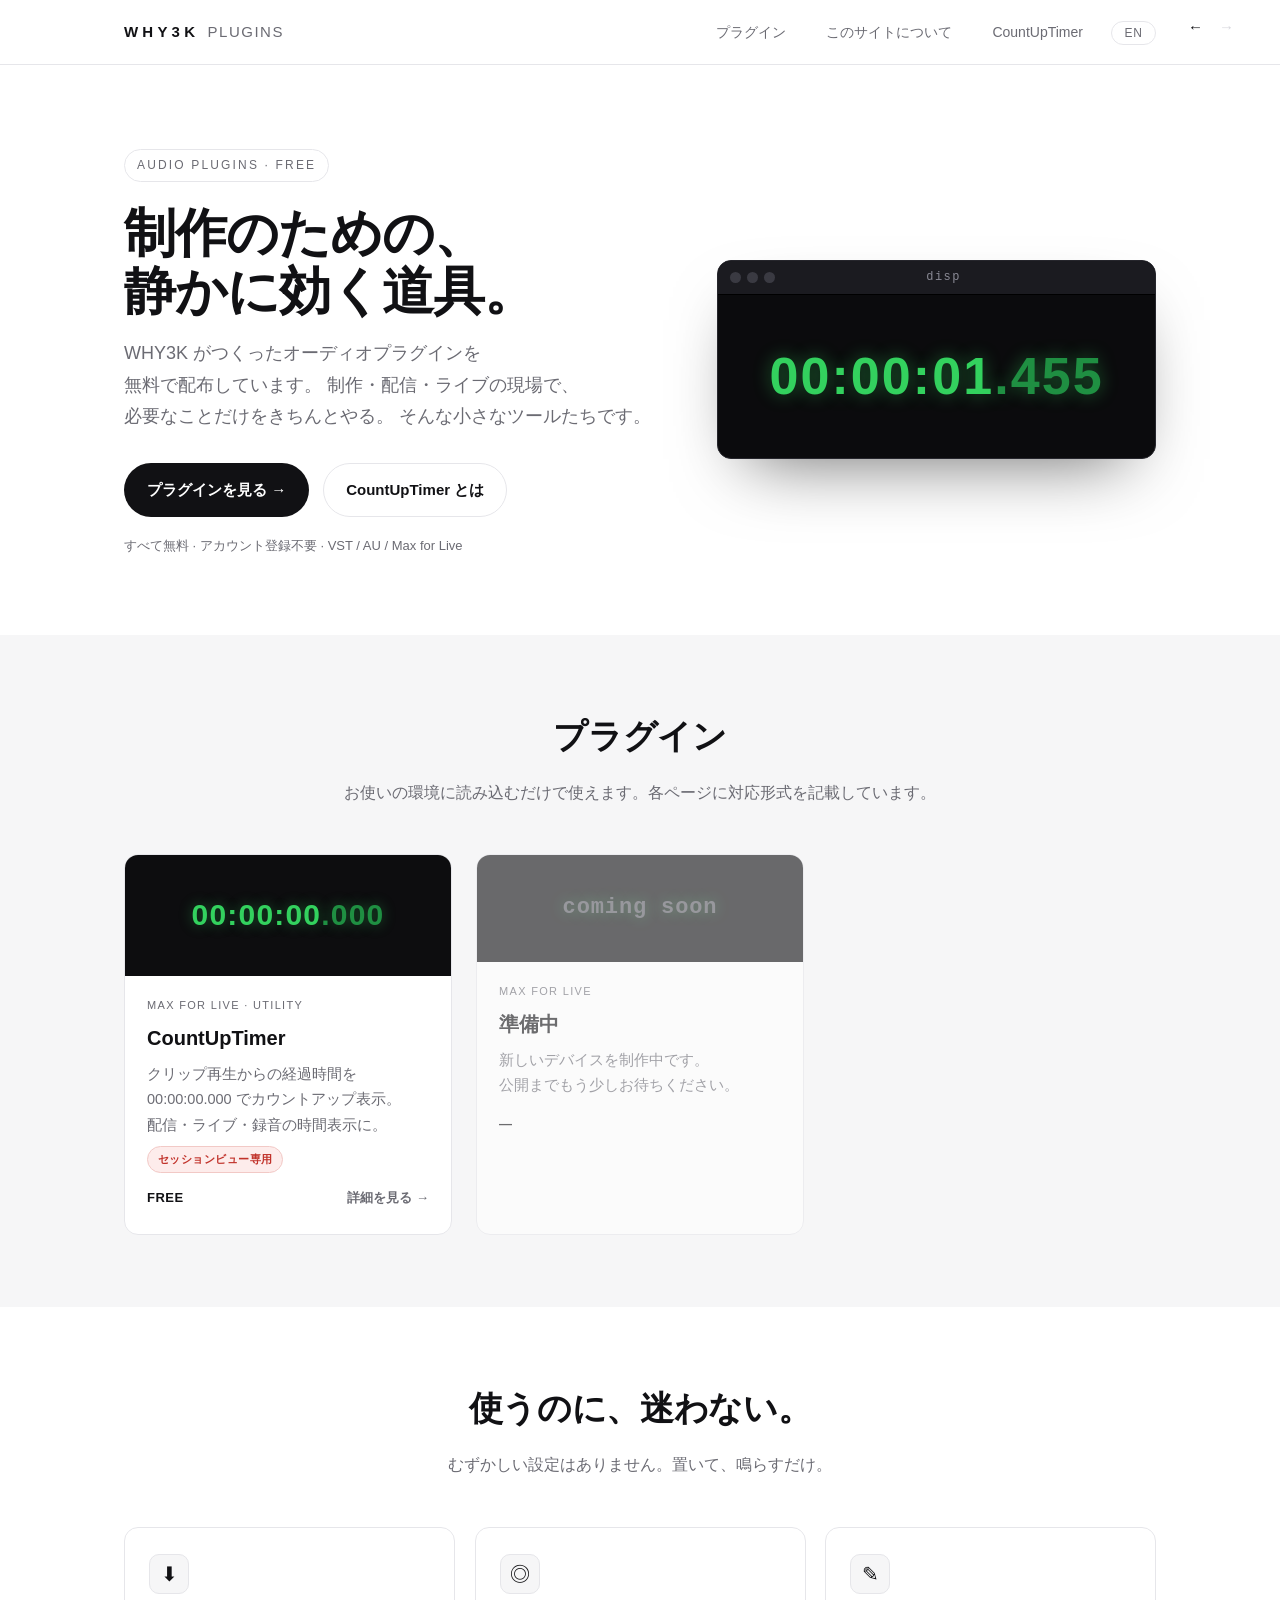
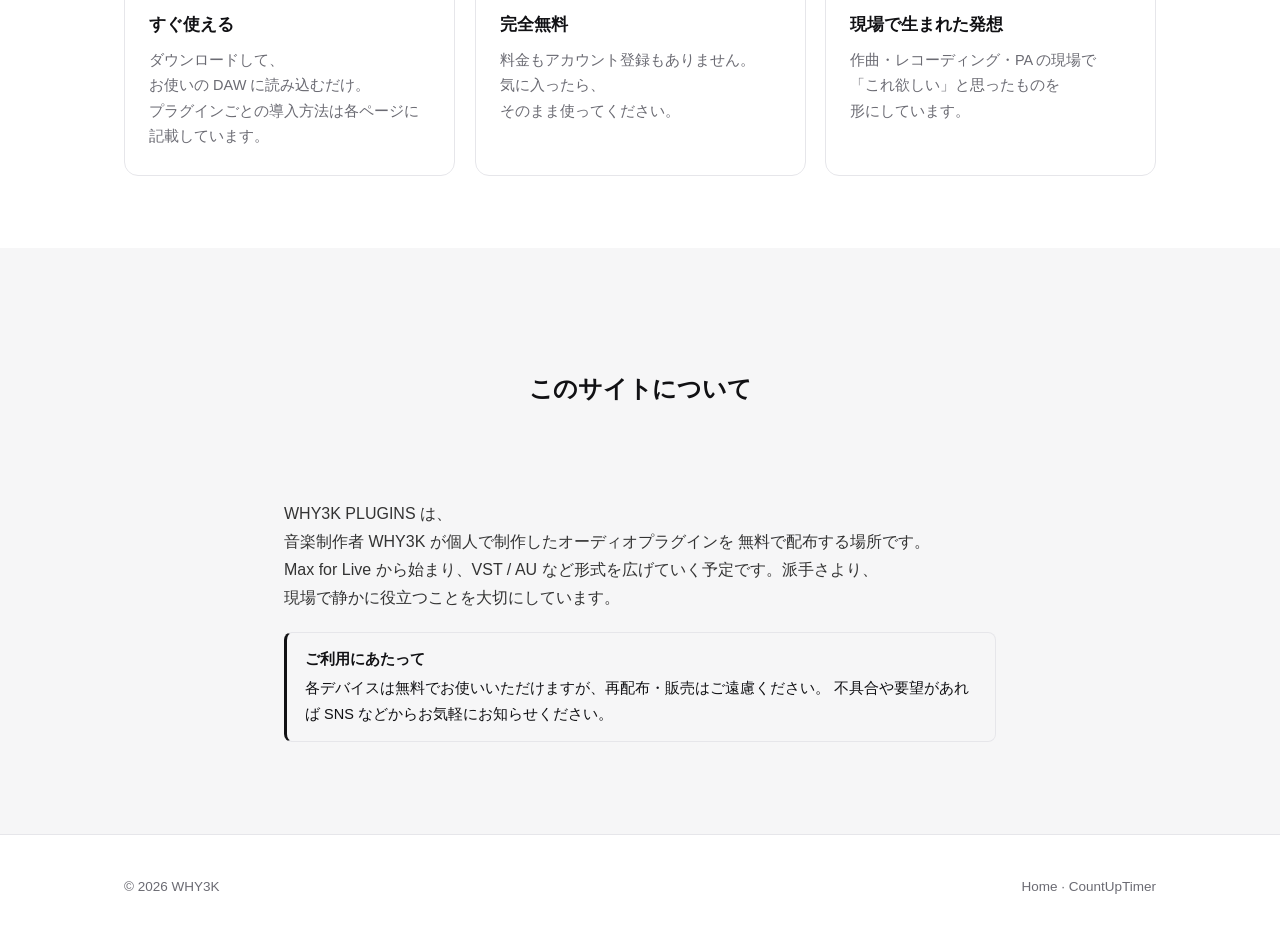
==== commit c6dfc0da: "遷移を『日蝕ワープ』に統一 Co-Authored-By: Claude Fable 5 <noreply@anthropic.com> Claude-Session: https://claude." ====
--- a/index.html
+++ b/index.html
@@ -16,7 +16,7 @@
 <meta property="og:image" content="https://why3k.github.io/why3k-plugins/assets/og.png">
 <meta name="twitter:card" content="summary_large_image">
 <link rel="icon" type="image/svg+xml" href="assets/favicon.svg">
-<link rel="stylesheet" href="assets/style.css?v=20260709g">
+<link rel="stylesheet" href="assets/style.css?v=20260709h">
 </head>
 <body>
 
@@ -162,6 +162,6 @@
 </footer>
 
 <script>document.getElementById('yr').textContent = new Date().getFullYear();</script>
-<script src="assets/scroll.js?v=20260709g" defer></script>
+<script src="assets/scroll.js?v=20260709h" defer></script>
 </body>
 </html>
--- a/assets/style.css
+++ b/assets/style.css
@@ -493,13 +493,36 @@
 .device .readout { font-size: clamp(26px, 6.4vw, 52px); } /* 小画面でも枠内に収まる下限 */
 
 
-/* ---------- 全画面ページ遷移オーバーレイ ---------- */
+/* ---------- 全画面ページ遷移「日蝕ワープ」 ---------- */
 .pt {
   position: fixed; inset: 0; z-index: 999;
-  background: #131316;
-  transform: translateX(-103%);
+  background:
+    radial-gradient(1.5px 1.5px at 18% 22%, rgba(255,255,255,.9), transparent 60%),
+    radial-gradient(1px 1px at 72% 15%, rgba(255,255,255,.7), transparent 60%),
+    radial-gradient(1.2px 1.2px at 85% 65%, rgba(255,255,255,.8), transparent 60%),
+    radial-gradient(1px 1px at 30% 78%, rgba(255,255,255,.6), transparent 60%),
+    radial-gradient(1.4px 1.4px at 55% 40%, rgba(255,255,255,.85), transparent 60%),
+    radial-gradient(1px 1px at 8% 55%, rgba(255,255,255,.5), transparent 60%),
+    radial-gradient(1.2px 1.2px at 45% 90%, rgba(255,255,255,.7), transparent 60%),
+    radial-gradient(1px 1px at 92% 35%, rgba(255,255,255,.6), transparent 60%),
+    #0b0b0d;
+  clip-path: circle(0% at 50% 50%);
+  visibility: hidden;
   pointer-events: none;
 }
-.pt.in { transform: translateX(0); transition: transform .22s cubic-bezier(.76,0,.24,1); }
-.pt.cover { transform: translateX(0); }
-.pt.out { transform: translateX(103%) !important; transition: transform .3s cubic-bezier(.76,0,.24,1); }
+.pt::before {
+  content: ""; position: absolute; left: 50%; top: 50%;
+  width: 34vmin; height: 34vmin; margin: -17vmin 0 0 -17vmin;
+  border-radius: 50%;
+  border: 1px solid rgba(255,255,255,.35);
+  box-shadow: inset 0 0 24px rgba(170,201,227,.25);
+  transform: scale(.2); opacity: 0;
+}
+.pt.in { visibility: visible; animation: ptIn .38s cubic-bezier(.76,0,.24,1) forwards; }
+.pt.in::before { animation: ringIn .5s ease-out forwards; }
+.pt.cover { visibility: visible; clip-path: circle(142% at 50% 50%); }
+.pt.out { visibility: visible; animation: ptOut .46s cubic-bezier(.65,0,.35,1) forwards; }
+.pt.out::before { animation: ringIn .5s ease-out forwards; }
+@keyframes ptIn  { from { clip-path: circle(0% at 50% 50%); }   to { clip-path: circle(142% at 50% 50%); } }
+@keyframes ptOut { from { clip-path: circle(142% at 50% 50%); } to { clip-path: circle(0% at 50% 50%); } }
+@keyframes ringIn { 0% { transform: scale(.2); opacity: 0; } 40% { opacity: .9; } 100% { transform: scale(2.6); opacity: 0; } }
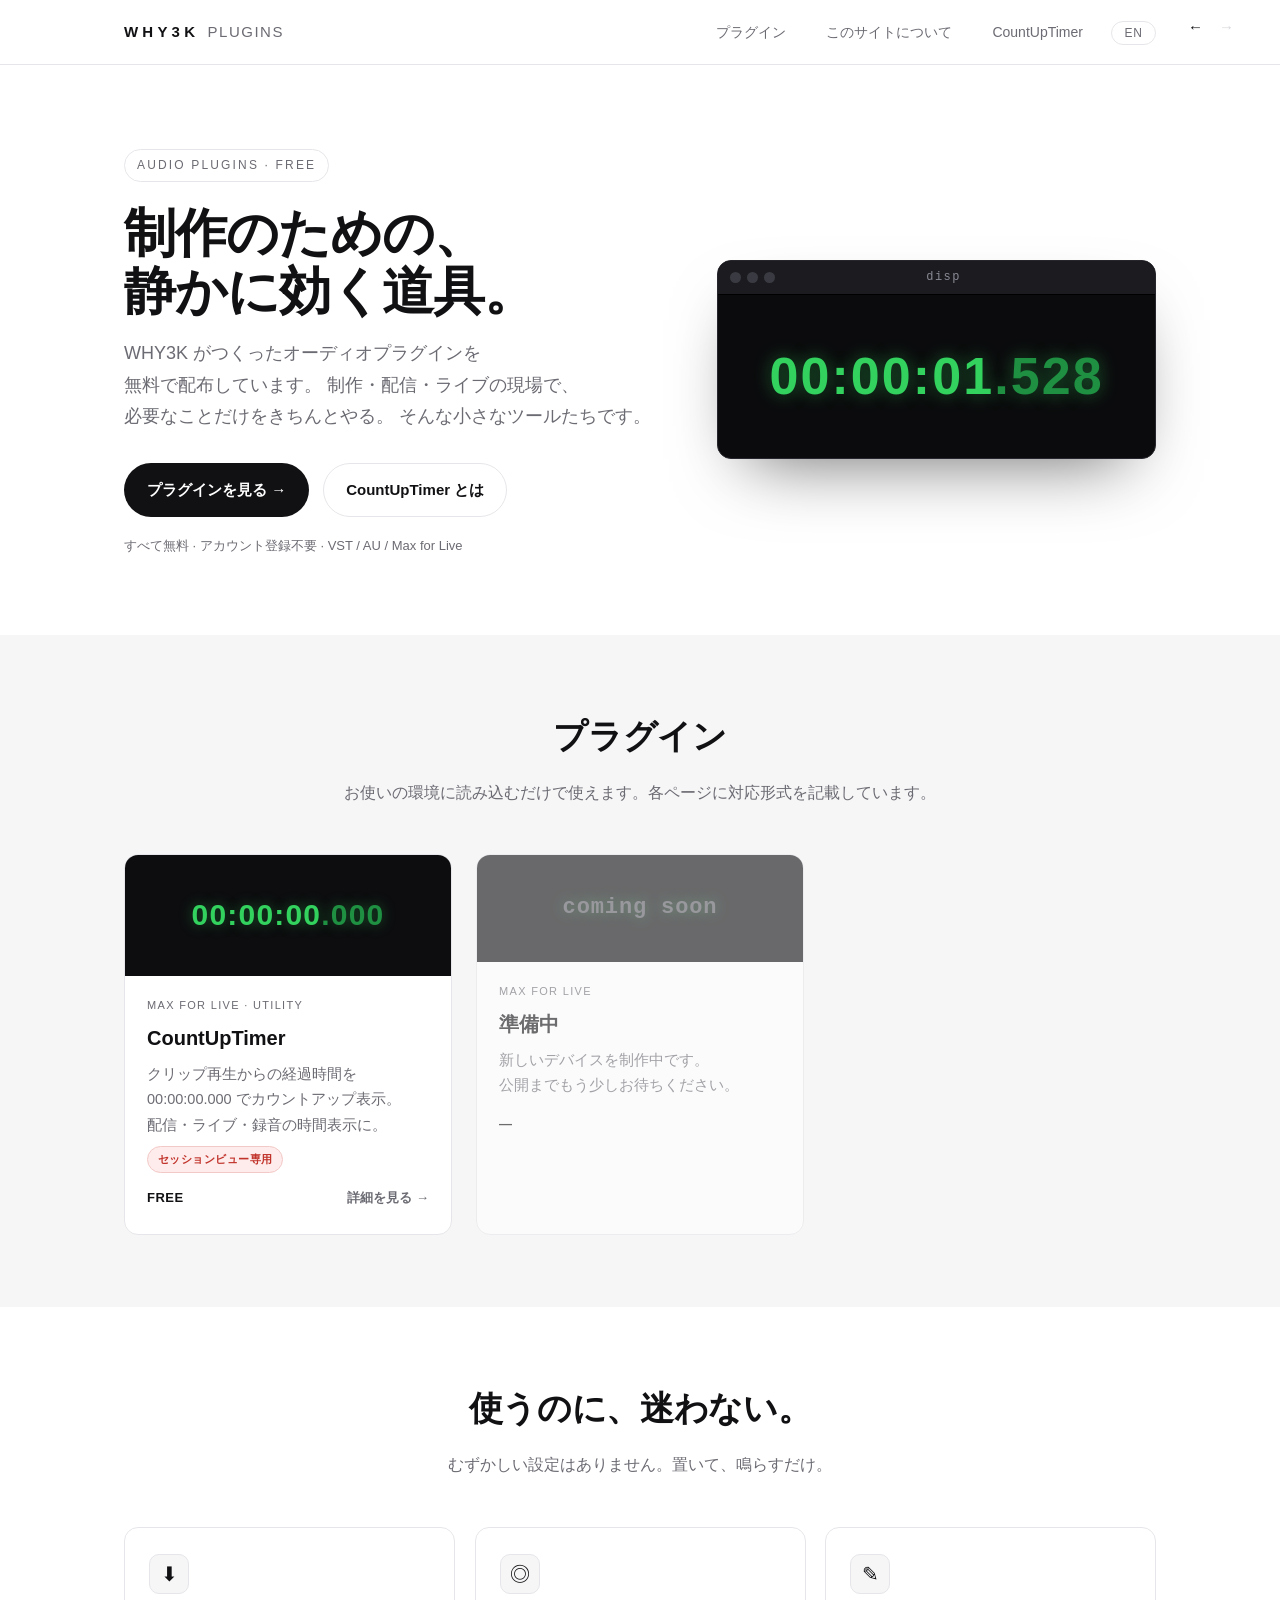
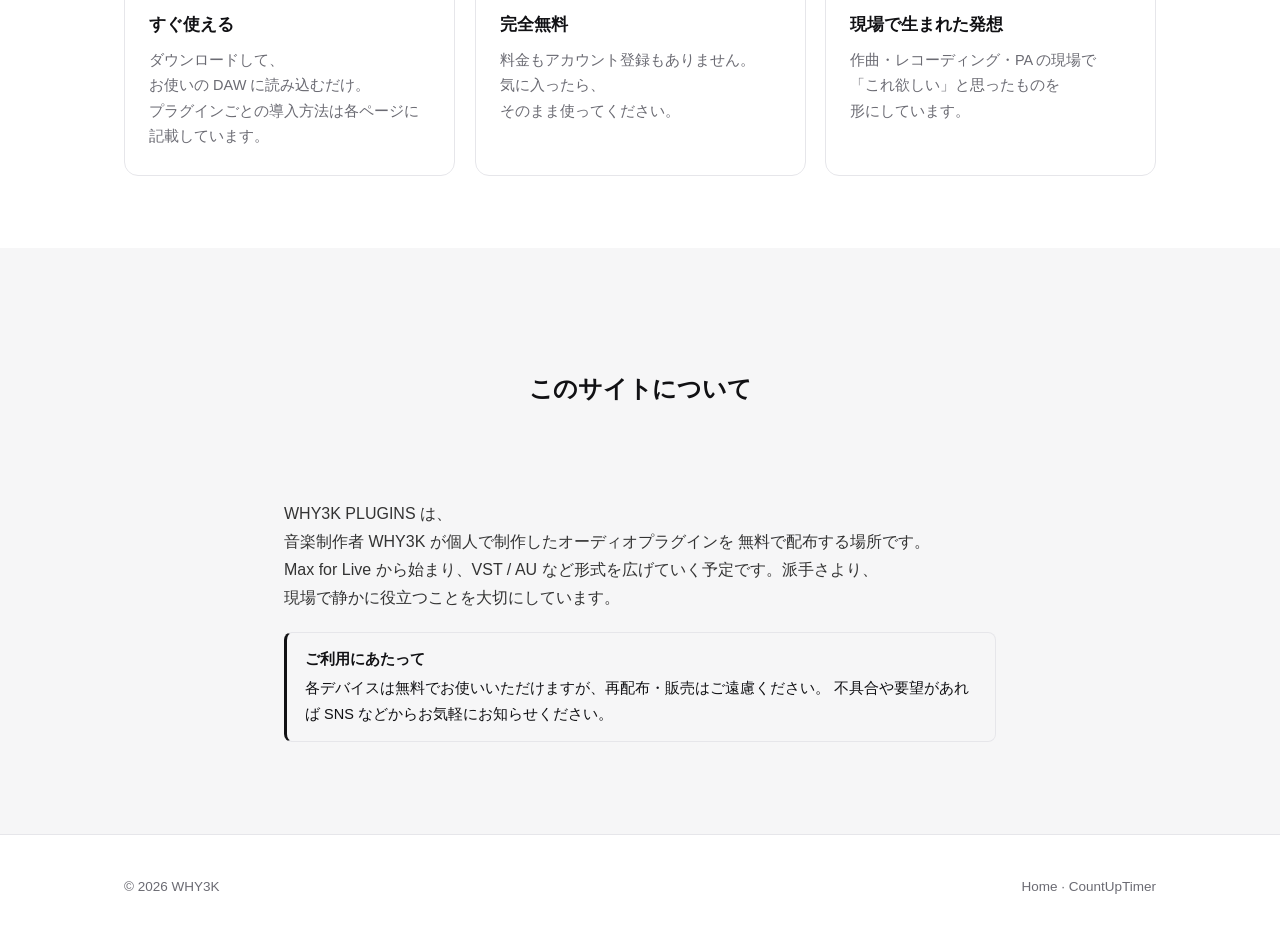
==== commit b9d4e3b2: "帰還先URLにもバージョン付与＋キャッシュバスター更新 Co-Authored-By: Claude Fable 5 <noreply@anthropic.com> Claude-Session: h" ====
--- a/index.html
+++ b/index.html
@@ -16,7 +16,7 @@
 <meta property="og:image" content="https://why3k.github.io/why3k-plugins/assets/og.png">
 <meta name="twitter:card" content="summary_large_image">
 <link rel="icon" type="image/svg+xml" href="assets/favicon.svg">
-<link rel="stylesheet" href="assets/style.css?v=20260709h">
+<link rel="stylesheet" href="assets/style.css?v=20260709w">
 </head>
 <body>
 
@@ -162,6 +162,6 @@
 </footer>
 
 <script>document.getElementById('yr').textContent = new Date().getFullYear();</script>
-<script src="assets/scroll.js?v=20260709h" defer></script>
+<script src="assets/scroll.js?v=20260709w" defer></script>
 </body>
 </html>
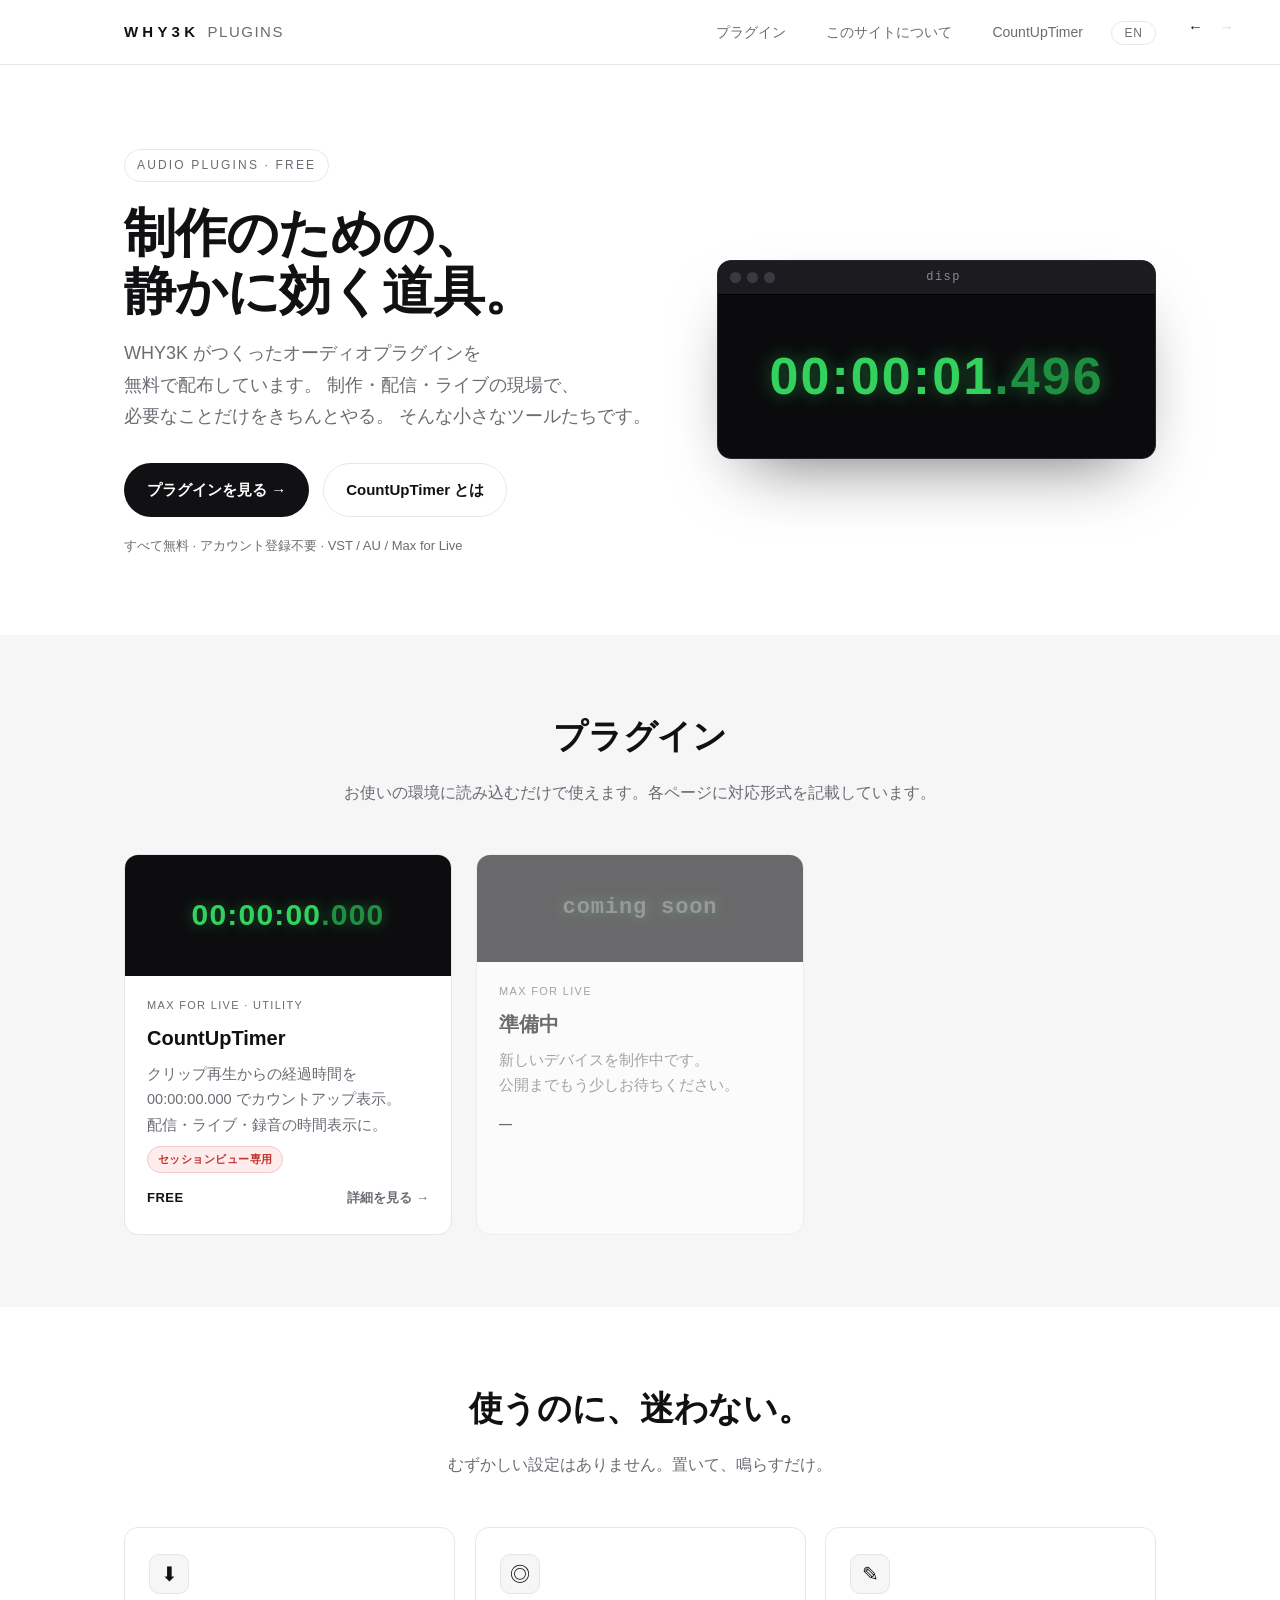
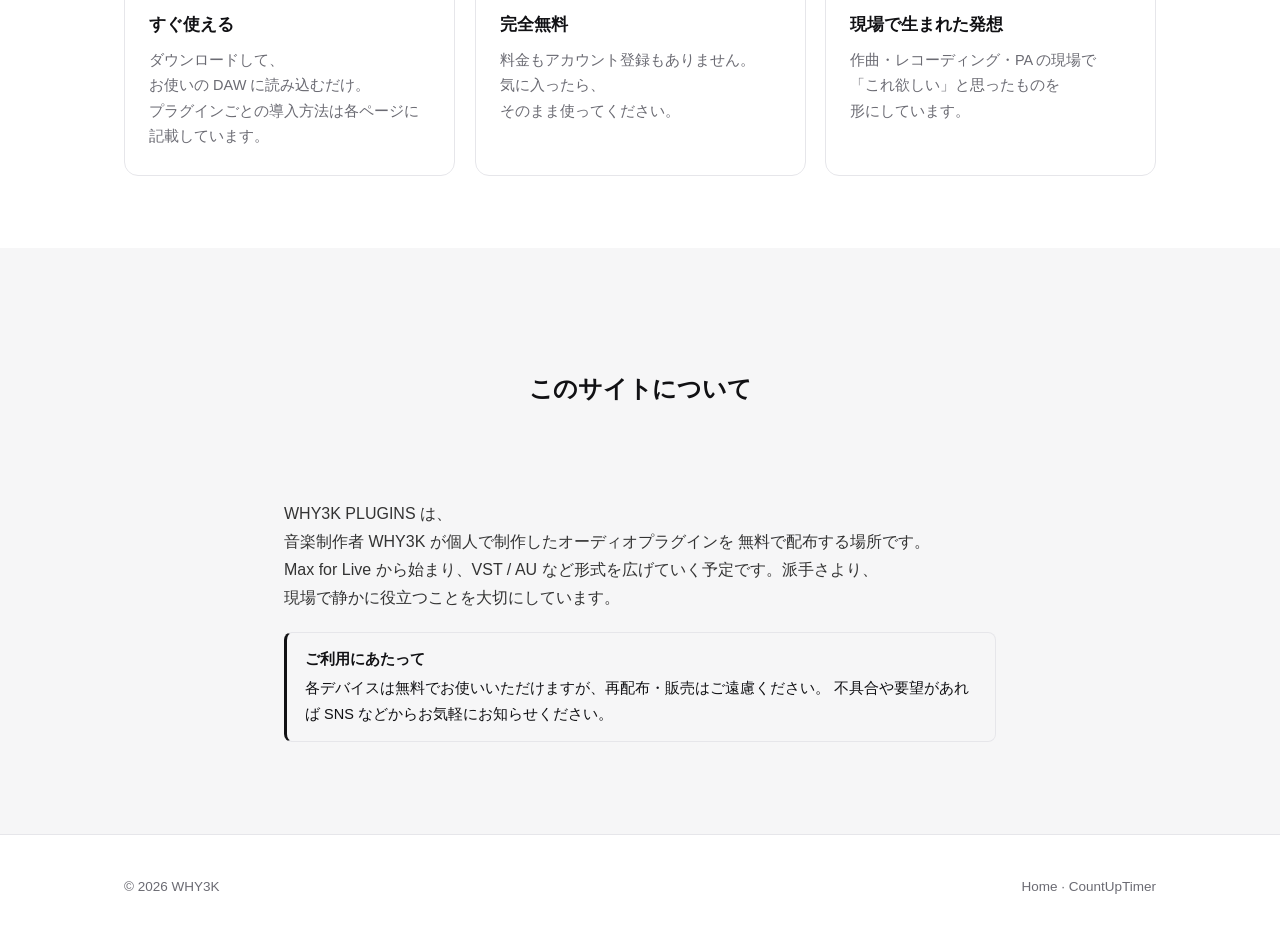
==== commit 84e49144: "サイト内の全内部リンクにも版番号付与（古いページ経由で黒い日蝕が出る穴を封鎖） Co-Authored-By: Claude Fable 5 <noreply@anthropic.com> Claud" ====
--- a/index.html
+++ b/index.html
@@ -16,18 +16,18 @@
 <meta property="og:image" content="https://why3k.github.io/why3k-plugins/assets/og.png">
 <meta name="twitter:card" content="summary_large_image">
 <link rel="icon" type="image/svg+xml" href="assets/favicon.svg">
-<link rel="stylesheet" href="assets/style.css?v=20260709w">
+<link rel="stylesheet" href="assets/style.css?v=20260709x">
 </head>
 <body>
 
 <header class="site-header">
   <div class="wrap">
-    <a class="logo" href="index.html">WHY3K <span>PLUGINS</span></a>
+    <a class="logo" href="index.html?t=20260709x">WHY3K <span>PLUGINS</span></a>
     <nav class="nav">
       <a href="#plugins">プラグイン</a>
       <a href="#about">このサイトについて</a>
-      <a href="countuptimer.html">CountUpTimer</a>
-      <a class="lang-switch" href="index.en.html" lang="en" hreflang="en">EN</a>
+      <a href="countuptimer.html?t=20260709x">CountUpTimer</a>
+      <a class="lang-switch" href="index.en.html?t=20260709x" lang="en" hreflang="en">EN</a>
     </nav>
     <div class="hist">
       <button class="hb" id="histBack" aria-label="前のページへ" disabled>←</button>
@@ -51,7 +51,7 @@
       </p>
       <div class="hero-cta">
         <a class="btn btn-primary" href="#plugins">プラグインを見る →</a>
-        <a class="btn btn-ghost" href="countuptimer.html">CountUpTimer とは</a>
+        <a class="btn btn-ghost" href="countuptimer.html?t=20260709x">CountUpTimer とは</a>
       </div>
       <p class="hero-meta">すべて無料 · アカウント登録不要 · VST / AU / Max for Live</p>
     </div>
@@ -76,7 +76,7 @@
 
     <div class="plugin-grid stagger">
       <!-- CountUpTimer -->
-      <a class="plugin-card" href="countuptimer.html">
+      <a class="plugin-card" href="countuptimer.html?t=20260709x">
         <div class="thumb">
           <div class="readout">00:00:00<span class="ms">.000</span></div>
         </div>
@@ -157,11 +157,11 @@
 <footer class="site-footer">
   <div class="wrap">
     <span>© <span id="yr"></span> WHY3K</span>
-    <span><a href="index.html">Home</a> · <a href="countuptimer.html">CountUpTimer</a></span>
+    <span><a href="index.html?t=20260709x">Home</a> · <a href="countuptimer.html?t=20260709x">CountUpTimer</a></span>
   </div>
 </footer>
 
 <script>document.getElementById('yr').textContent = new Date().getFullYear();</script>
-<script src="assets/scroll.js?v=20260709w" defer></script>
+<script src="assets/scroll.js?v=20260709x" defer></script>
 </body>
 </html>
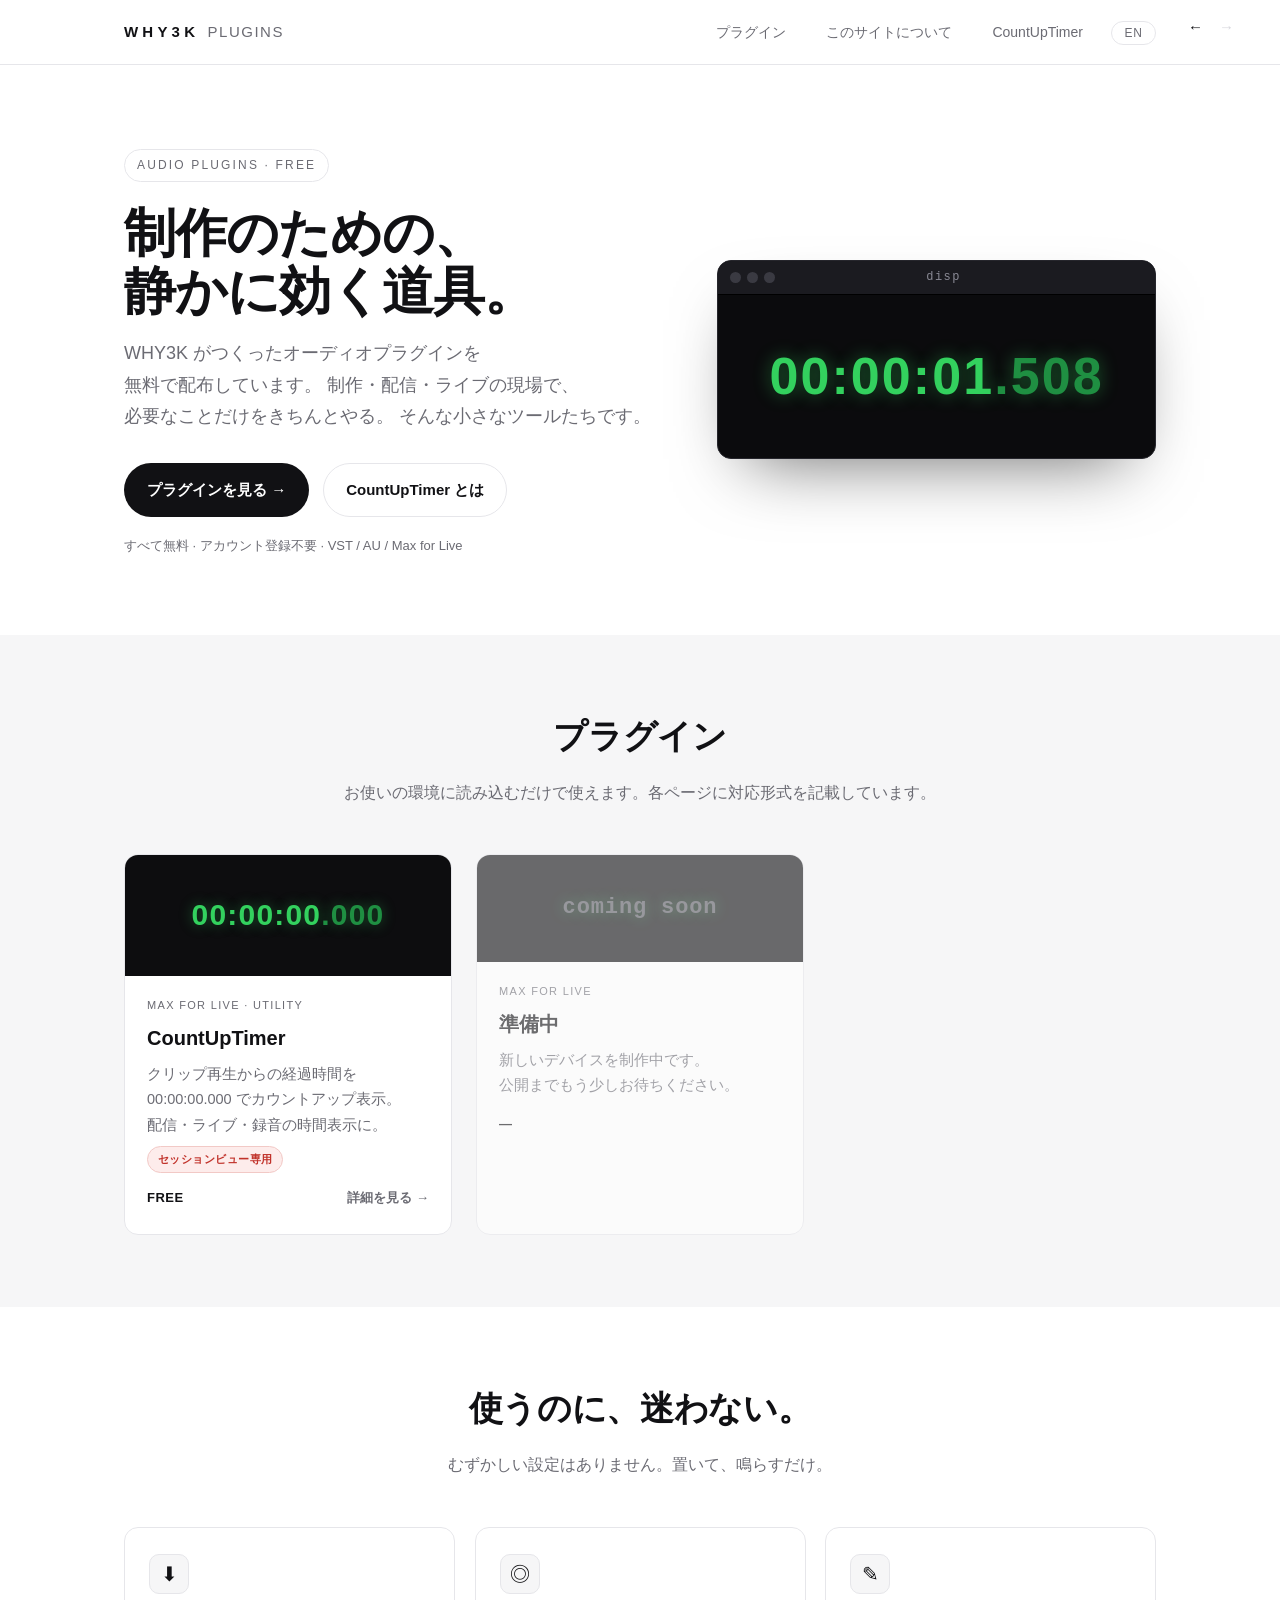
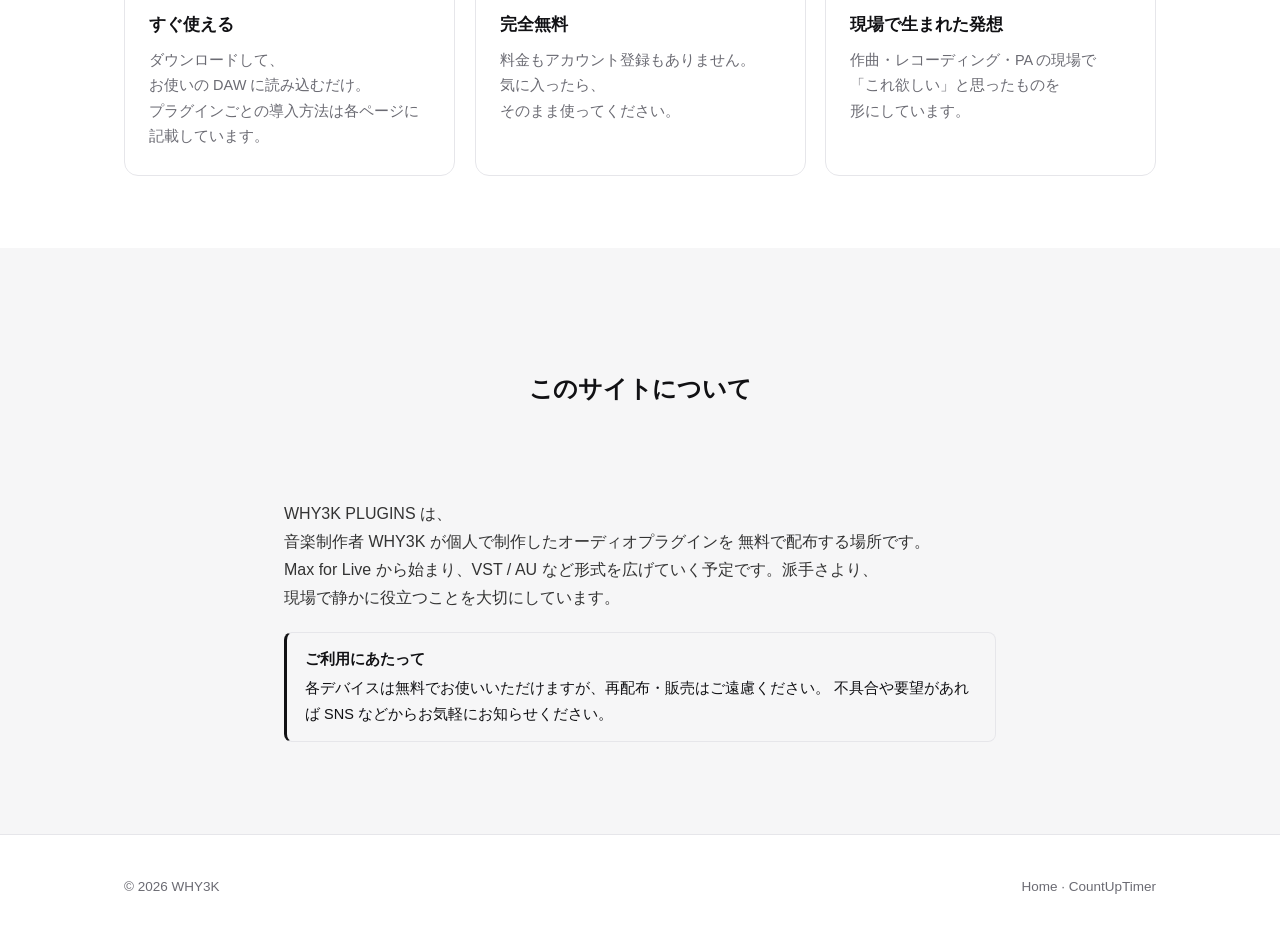
==== commit b921574e: "遷移をホワイトアウトに統一・クラスを.warpに改名（日蝕残骸と.pt衝突の根絶） Co-Authored-By: Claude Fable 5 <noreply@anthropic.com> Cla" ====
--- a/index.html
+++ b/index.html
@@ -16,18 +16,18 @@
 <meta property="og:image" content="https://why3k.github.io/why3k-plugins/assets/og.png">
 <meta name="twitter:card" content="summary_large_image">
 <link rel="icon" type="image/svg+xml" href="assets/favicon.svg">
-<link rel="stylesheet" href="assets/style.css?v=20260709x">
+<link rel="stylesheet" href="assets/style.css?v=20260709y">
 </head>
 <body>
 
 <header class="site-header">
   <div class="wrap">
-    <a class="logo" href="index.html?t=20260709x">WHY3K <span>PLUGINS</span></a>
+    <a class="logo" href="index.html?t=20260709y">WHY3K <span>PLUGINS</span></a>
     <nav class="nav">
       <a href="#plugins">プラグイン</a>
       <a href="#about">このサイトについて</a>
-      <a href="countuptimer.html?t=20260709x">CountUpTimer</a>
-      <a class="lang-switch" href="index.en.html?t=20260709x" lang="en" hreflang="en">EN</a>
+      <a href="countuptimer.html?t=20260709y">CountUpTimer</a>
+      <a class="lang-switch" href="index.en.html?t=20260709y" lang="en" hreflang="en">EN</a>
     </nav>
     <div class="hist">
       <button class="hb" id="histBack" aria-label="前のページへ" disabled>←</button>
@@ -51,7 +51,7 @@
       </p>
       <div class="hero-cta">
         <a class="btn btn-primary" href="#plugins">プラグインを見る →</a>
-        <a class="btn btn-ghost" href="countuptimer.html?t=20260709x">CountUpTimer とは</a>
+        <a class="btn btn-ghost" href="countuptimer.html?t=20260709y">CountUpTimer とは</a>
       </div>
       <p class="hero-meta">すべて無料 · アカウント登録不要 · VST / AU / Max for Live</p>
     </div>
@@ -76,7 +76,7 @@
 
     <div class="plugin-grid stagger">
       <!-- CountUpTimer -->
-      <a class="plugin-card" href="countuptimer.html?t=20260709x">
+      <a class="plugin-card" href="countuptimer.html?t=20260709y">
         <div class="thumb">
           <div class="readout">00:00:00<span class="ms">.000</span></div>
         </div>
@@ -157,11 +157,11 @@
 <footer class="site-footer">
   <div class="wrap">
     <span>© <span id="yr"></span> WHY3K</span>
-    <span><a href="index.html?t=20260709x">Home</a> · <a href="countuptimer.html?t=20260709x">CountUpTimer</a></span>
+    <span><a href="index.html?t=20260709y">Home</a> · <a href="countuptimer.html?t=20260709y">CountUpTimer</a></span>
   </div>
 </footer>
 
 <script>document.getElementById('yr').textContent = new Date().getFullYear();</script>
-<script src="assets/scroll.js?v=20260709x" defer></script>
+<script src="assets/scroll.js?v=20260709y" defer></script>
 </body>
 </html>
--- a/assets/style.css
+++ b/assets/style.css
@@ -493,36 +493,13 @@
 .device .readout { font-size: clamp(26px, 6.4vw, 52px); } /* 小画面でも枠内に収まる下限 */
 
 
-/* ---------- 全画面ページ遷移「日蝕ワープ」 ---------- */
-.pt {
+/* ---------- ページ遷移：ホワイトアウト ---------- */
+.warp {
   position: fixed; inset: 0; z-index: 999;
-  background:
-    radial-gradient(1.5px 1.5px at 18% 22%, rgba(255,255,255,.9), transparent 60%),
-    radial-gradient(1px 1px at 72% 15%, rgba(255,255,255,.7), transparent 60%),
-    radial-gradient(1.2px 1.2px at 85% 65%, rgba(255,255,255,.8), transparent 60%),
-    radial-gradient(1px 1px at 30% 78%, rgba(255,255,255,.6), transparent 60%),
-    radial-gradient(1.4px 1.4px at 55% 40%, rgba(255,255,255,.85), transparent 60%),
-    radial-gradient(1px 1px at 8% 55%, rgba(255,255,255,.5), transparent 60%),
-    radial-gradient(1.2px 1.2px at 45% 90%, rgba(255,255,255,.7), transparent 60%),
-    radial-gradient(1px 1px at 92% 35%, rgba(255,255,255,.6), transparent 60%),
-    #0b0b0d;
-  clip-path: circle(0% at 50% 50%);
-  visibility: hidden;
+  background: #fbfbfa;
+  opacity: 0; visibility: hidden;
   pointer-events: none;
 }
-.pt::before {
-  content: ""; position: absolute; left: 50%; top: 50%;
-  width: 34vmin; height: 34vmin; margin: -17vmin 0 0 -17vmin;
-  border-radius: 50%;
-  border: 1px solid rgba(255,255,255,.35);
-  box-shadow: inset 0 0 24px rgba(170,201,227,.25);
-  transform: scale(.2); opacity: 0;
-}
-.pt.in { visibility: visible; animation: ptIn .38s cubic-bezier(.76,0,.24,1) forwards; }
-.pt.in::before { animation: ringIn .5s ease-out forwards; }
-.pt.cover { visibility: visible; clip-path: circle(142% at 50% 50%); }
-.pt.out { visibility: visible; animation: ptOut .46s cubic-bezier(.65,0,.35,1) forwards; }
-.pt.out::before { animation: ringIn .5s ease-out forwards; }
-@keyframes ptIn  { from { clip-path: circle(0% at 50% 50%); }   to { clip-path: circle(142% at 50% 50%); } }
-@keyframes ptOut { from { clip-path: circle(142% at 50% 50%); } to { clip-path: circle(0% at 50% 50%); } }
-@keyframes ringIn { 0% { transform: scale(.2); opacity: 0; } 40% { opacity: .9; } 100% { transform: scale(2.6); opacity: 0; } }
+.warp.in { visibility: visible; opacity: 1; transition: opacity .28s ease; }
+.warp.cover { visibility: visible; opacity: 1; }
+.warp.out { visibility: visible; opacity: 0 !important; transition: opacity .32s ease; }
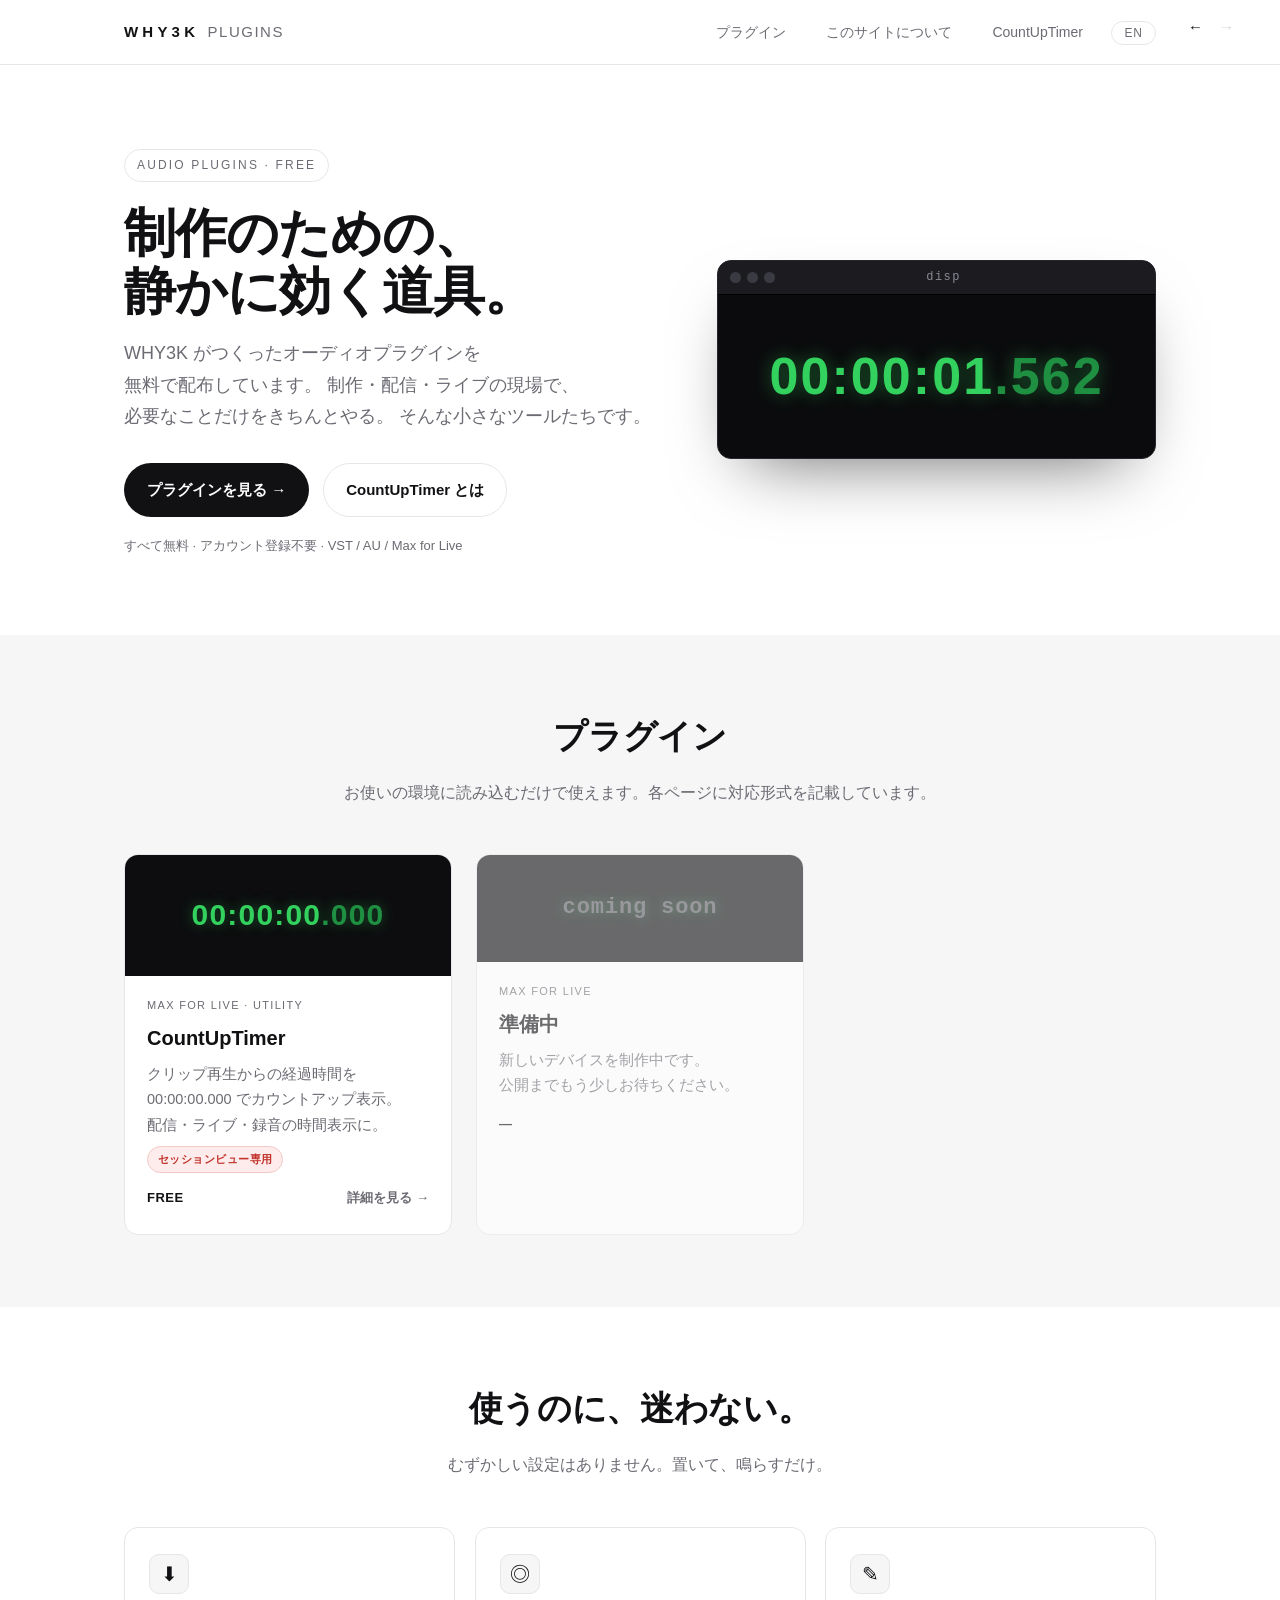
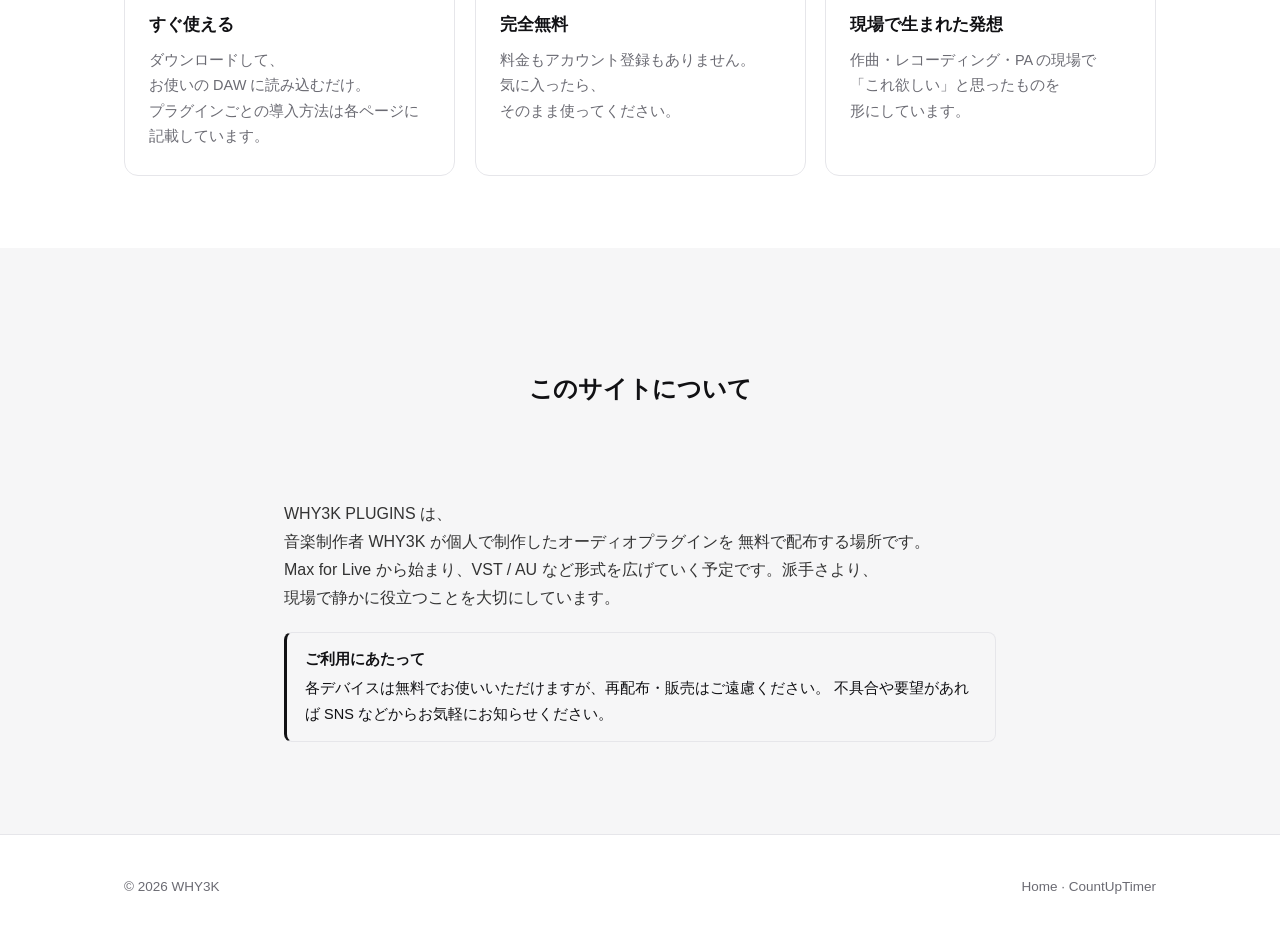
==== commit d7f570eb: "着地の白明けを高速化（60ms/0.24s） Co-Authored-By: Claude Fable 5 <noreply@anthropic.com> Claude-Session: https:" ====
--- a/index.html
+++ b/index.html
@@ -16,18 +16,18 @@
 <meta property="og:image" content="https://why3k.github.io/why3k-plugins/assets/og.png">
 <meta name="twitter:card" content="summary_large_image">
 <link rel="icon" type="image/svg+xml" href="assets/favicon.svg">
-<link rel="stylesheet" href="assets/style.css?v=20260709y">
+<link rel="stylesheet" href="assets/style.css?v=20260709z">
 </head>
 <body>
 
 <header class="site-header">
   <div class="wrap">
-    <a class="logo" href="index.html?t=20260709y">WHY3K <span>PLUGINS</span></a>
+    <a class="logo" href="index.html?t=20260709z">WHY3K <span>PLUGINS</span></a>
     <nav class="nav">
       <a href="#plugins">プラグイン</a>
       <a href="#about">このサイトについて</a>
-      <a href="countuptimer.html?t=20260709y">CountUpTimer</a>
-      <a class="lang-switch" href="index.en.html?t=20260709y" lang="en" hreflang="en">EN</a>
+      <a href="countuptimer.html?t=20260709z">CountUpTimer</a>
+      <a class="lang-switch" href="index.en.html?t=20260709z" lang="en" hreflang="en">EN</a>
     </nav>
     <div class="hist">
       <button class="hb" id="histBack" aria-label="前のページへ" disabled>←</button>
@@ -51,7 +51,7 @@
       </p>
       <div class="hero-cta">
         <a class="btn btn-primary" href="#plugins">プラグインを見る →</a>
-        <a class="btn btn-ghost" href="countuptimer.html?t=20260709y">CountUpTimer とは</a>
+        <a class="btn btn-ghost" href="countuptimer.html?t=20260709z">CountUpTimer とは</a>
       </div>
       <p class="hero-meta">すべて無料 · アカウント登録不要 · VST / AU / Max for Live</p>
     </div>
@@ -76,7 +76,7 @@
 
     <div class="plugin-grid stagger">
       <!-- CountUpTimer -->
-      <a class="plugin-card" href="countuptimer.html?t=20260709y">
+      <a class="plugin-card" href="countuptimer.html?t=20260709z">
         <div class="thumb">
           <div class="readout">00:00:00<span class="ms">.000</span></div>
         </div>
@@ -157,11 +157,11 @@
 <footer class="site-footer">
   <div class="wrap">
     <span>© <span id="yr"></span> WHY3K</span>
-    <span><a href="index.html?t=20260709y">Home</a> · <a href="countuptimer.html?t=20260709y">CountUpTimer</a></span>
+    <span><a href="index.html?t=20260709z">Home</a> · <a href="countuptimer.html?t=20260709z">CountUpTimer</a></span>
   </div>
 </footer>
 
 <script>document.getElementById('yr').textContent = new Date().getFullYear();</script>
-<script src="assets/scroll.js?v=20260709y" defer></script>
+<script src="assets/scroll.js?v=20260709z" defer></script>
 </body>
 </html>
--- a/assets/style.css
+++ b/assets/style.css
@@ -502,4 +502,4 @@
 }
 .warp.in { visibility: visible; opacity: 1; transition: opacity .28s ease; }
 .warp.cover { visibility: visible; opacity: 1; }
-.warp.out { visibility: visible; opacity: 0 !important; transition: opacity .32s ease; }
+.warp.out { visibility: visible; opacity: 0 !important; transition: opacity .24s ease; }
